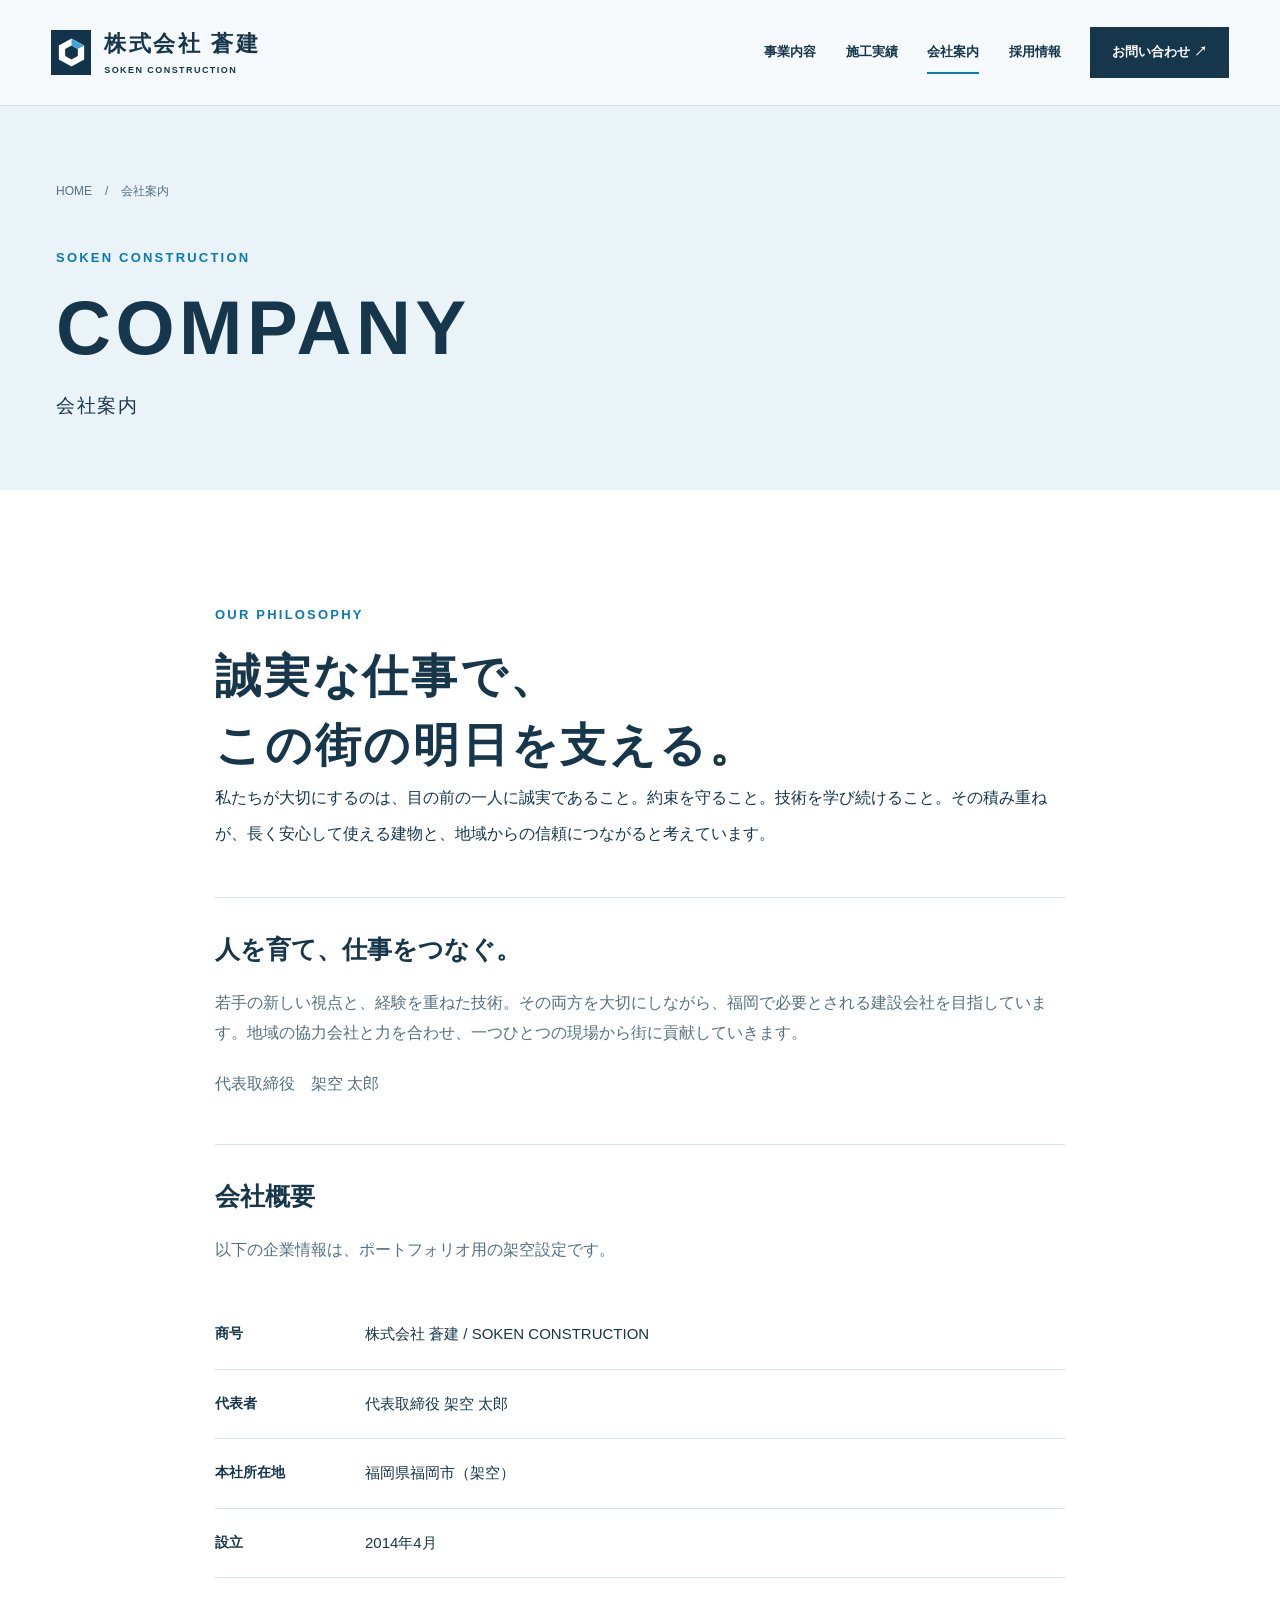
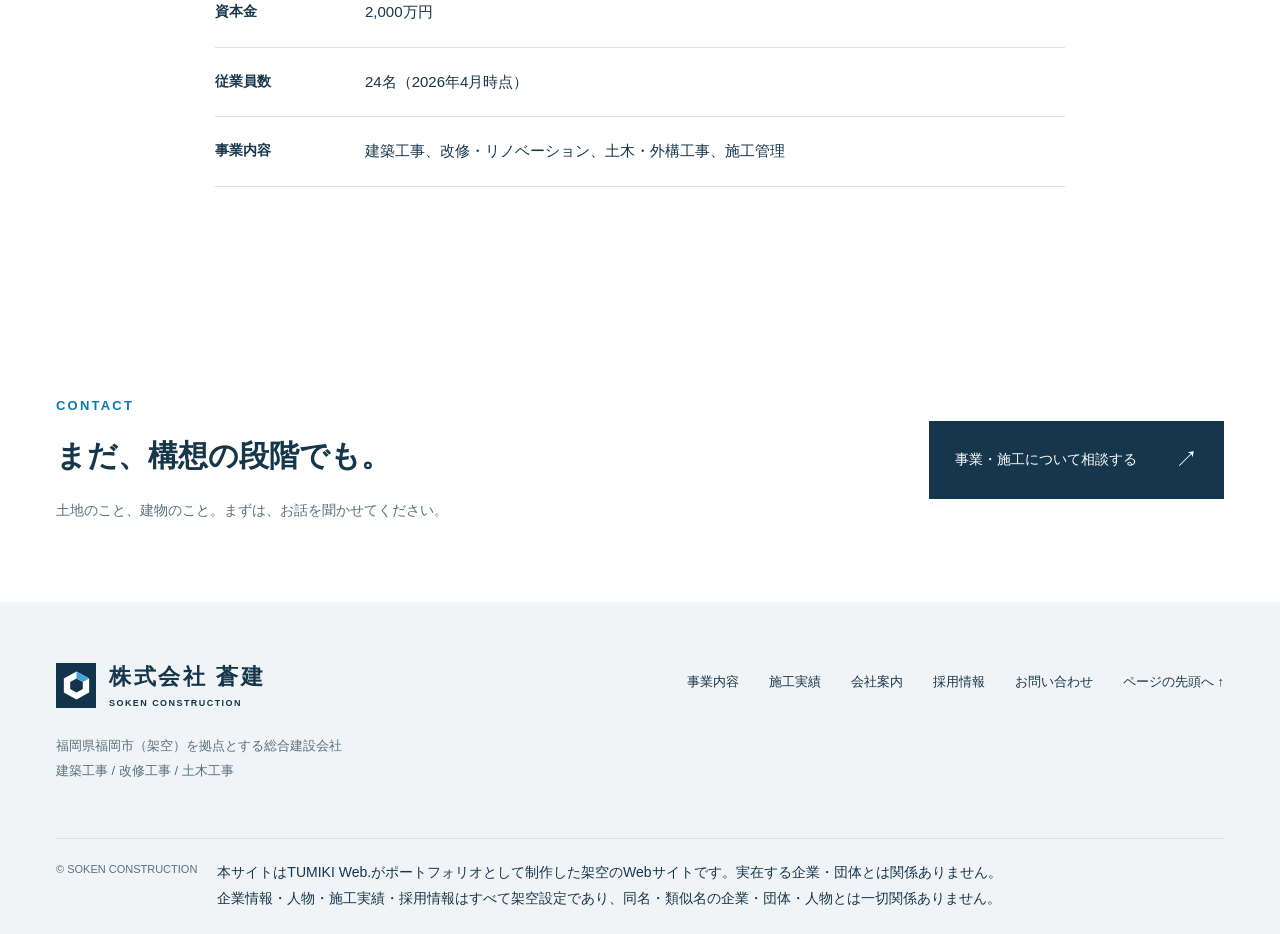
==== company.html @ e37c370c "Add files via upload" ====
<!doctype html>
<html lang="ja">
  <head>
    <meta charset="utf-8">
    <meta name="viewport" content="width=device-width, initial-scale=1">
    <title>会社案内｜株式会社 蒼建｜建設会社Webサイト制作事例｜TUMIKI Web.</title>
    <meta name="description" content="TUMIKI Web.がポートフォリオとして制作した架空企業のWebサイトです。実在する同名・類似名の企業・団体・人物とは一切関係ありません。福岡に根ざし、人と街の未来をつくる。">
    <meta name="theme-color" content="#16364b">
    <meta property="og:type" content="article">
    <meta property="og:locale" content="ja_JP">
    <meta property="og:site_name" content="TUMIKI Web.｜架空企業サイト制作事例">
    <meta property="og:title" content="会社案内｜株式会社 蒼建｜建設会社Webサイト制作事例｜TUMIKI Web.">
    <meta property="og:description" content="TUMIKI Web.がポートフォリオとして制作した架空企業のWebサイトです。実在する同名・類似名の企業・団体・人物とは一切関係ありません。福岡に根ざし、人と街の未来をつくる。">
    <!-- 公開URLと画像確定後にcanonical・og:url・og:imageを追加 -->
    <link rel="icon" type="image/svg+xml" href="assets/images/favicon.svg">
    <link rel="stylesheet" href="assets/css/style.css">
    <script src="assets/js/main.js" defer></script>
    <noscript>
      <style>.menu-toggle{display:none}.mobile-nav[hidden]{display:block;position:static;padding-top:100px}.hero{min-height:760px}</style>
    </noscript>
  </head>
  <body id="top">
    <a class="skip-link" href="#main">本文へスキップ</a>
    <header class="site-header">
      <a class="brand" href="index.html" aria-label="株式会社 蒼建 ホーム"><img src="assets/images/favicon.svg" alt="" width="40" height="45"><span class="brand-name">株式会社 蒼建<span class="brand-en">SOKEN CONSTRUCTION</span></span></a>
      <nav class="desktop-nav" aria-label="メインナビゲーション">
        <a href="service.html" >事業内容</a>
        <a href="works.html" >施工実績</a>
        <a href="company.html" aria-current="page">会社案内</a>
        <a href="recruit.html" >採用情報</a>
        <a class="nav-contact" href="contact.html">お問い合わせ <span aria-hidden="true">↗</span></a>
      </nav>
      <button class="menu-toggle" aria-label="メニューを開く" aria-expanded="false" aria-controls="mobile-nav"><span></span><span></span></button>
    </header>
    <nav class="mobile-nav" id="mobile-nav" aria-label="モバイルナビゲーション" hidden>
      <a href="index.html">HOME<small>ホーム</small></a>
      <a href="service.html" >SERVICE<small>事業内容</small></a>
      <a href="works.html" >WORKS<small>施工実績</small></a>
      <a href="company.html" aria-current="page">COMPANY<small>会社案内</small></a>
      <a href="recruit.html" >RECRUIT<small>採用情報</small></a>
      <a class="mobile-contact" href="contact.html">お問い合わせ <span class="arrow" aria-hidden="true">↗</span></a>
    </nav>
    <main id="main">
      <section class="page-hero">
        <div class="wrap">
          <nav class="breadcrumbs" aria-label="パンくず">
            <a href="index.html">HOME</a>
            <span aria-hidden="true">/</span>
            <span>会社案内</span>
          </nav>
          <p class="eyebrow">SOKEN CONSTRUCTION</p>
          <h1>COMPANY</h1>
          <p class="page-ja">会社案内</p>
        </div>
      </section>
      <section class="section">
        <div class="wrap page-body">
          <div id="philosophy">
            <p class="eyebrow">OUR PHILOSOPHY</p>
            <h2 class="section-title">誠実な仕事で、<br>この街の明日を支える。</h2>
            <p class="copy">私たちが大切にするのは、目の前の一人に誠実であること。約束を守ること。技術を学び続けること。その積み重ねが、長く安心して使える建物と、地域からの信頼につながると考えています。</p>
          </div>
          <article class="detail-block">
            <h2>人を育て、仕事をつなぐ。</h2>
            <p>若手の新しい視点と、経験を重ねた技術。その両方を大切にしながら、福岡で必要とされる建設会社を目指しています。地域の協力会社と力を合わせ、一つひとつの現場から街に貢献していきます。</p>
            <p style="margin-top:20px">代表取締役　架空 太郎</p>
          </article>
          <div class="detail-block">
            <h2>会社概要</h2>
            <p>以下の企業情報は、ポートフォリオ用の架空設定です。</p>
            <dl class="overview">
              <div>
                <dt>商号</dt>
                <dd>株式会社 蒼建 / SOKEN CONSTRUCTION</dd>
              </div>
              <div>
                <dt>代表者</dt>
                <dd>代表取締役 架空 太郎</dd>
              </div>
              <div>
                <dt>本社所在地</dt>
                <dd>福岡県福岡市（架空）</dd>
              </div>
              <div>
                <dt>設立</dt>
                <dd>2014年4月</dd>
              </div>
              <div>
                <dt>資本金</dt>
                <dd>2,000万円</dd>
              </div>
              <div>
                <dt>従業員数</dt>
                <dd>24名（2026年4月時点）</dd>
              </div>
              <div>
                <dt>事業内容</dt>
                <dd>建築工事、改修・リノベーション、土木・外構工事、施工管理</dd>
              </div>
            </dl>
          </div>
        </div>
      </section>
      <section class="contact-band">
        <div class="wrap contact-inner">
          <div>
            <p class="eyebrow">CONTACT</p>
            <h2>まだ、構想の段階でも。</h2>
            <p>土地のこと、建物のこと。まずは、お話を聞かせてください。</p>
          </div>
          <a class="button" href="contact.html">事業・施工について相談する<span class="arrow" aria-hidden="true">↗</span></a>
        </div>
      </section>
    </main>
    <footer class="site-footer">
      <div class="wrap">
        <div class="footer-top">
          <div>
            <a class="brand" href="index.html"><img src="assets/images/favicon.svg" alt="" width="40" height="45"><span class="brand-name">株式会社 蒼建<span class="brand-en">SOKEN CONSTRUCTION</span></span></a>
            <p class="footer-address">福岡県福岡市（架空）を拠点とする総合建設会社<br>建築工事 / 改修工事 / 土木工事</p>
          </div>
          <nav class="footer-nav" aria-label="フッターナビゲーション">
            <a href="service.html">事業内容</a>
            <a href="works.html">施工実績</a>
            <a href="company.html">会社案内</a>
            <a href="recruit.html">採用情報</a>
            <a href="contact.html">お問い合わせ</a>
            <a href="#top">ページの先頭へ ↑</a>
          </nav>
        </div>
        <div class="footer-bottom">
          <p>© SOKEN CONSTRUCTION</p>
          <p class="portfolio-note">本サイトはTUMIKI Web.がポートフォリオとして制作した架空のWebサイトです。実在する企業・団体とは関係ありません。<br>企業情報・人物・施工実績・採用情報はすべて架空設定であり、同名・類似名の企業・団体・人物とは一切関係ありません。</p>
        </div>
      </div>
    </footer>
  </body>
</html>
---- assets/css/style.css ----
@charset "UTF-8";
:root{--ink:#16364b;--blue:#087bb6;--sky:#eaf3f7;--paper:#fff;--muted:#567080;--line:#d7e2e8;--space:clamp(72px,9vw,144px);--wrap:1200px;--ease:cubic-bezier(.2,.7,.2,1)}
*{box-sizing:border-box}html{scroll-behavior:smooth;scroll-padding-top:100px}body{margin:0;color:var(--ink);background:var(--paper);font-family:"Helvetica Neue",Arial,"Hiragino Kaku Gothic ProN","Yu Gothic",Meiryo,sans-serif;line-height:1.9;-webkit-font-smoothing:antialiased}body.menu-open{overflow:hidden}a{color:inherit;text-decoration:none}img[hidden]{display:none}button,input,textarea,select{font:inherit}button,a{-webkit-tap-highlight-color:transparent}button{color:inherit}a:focus-visible,button:focus-visible,summary:focus-visible{outline:3px solid var(--blue);outline-offset:6px}::selection{background:#bbe4f5}h1,h2,h3,p{margin:0}img{display:block;width:100%;height:100%;object-fit:cover}button{cursor:pointer}ul{list-style:none;margin:0;padding:0}.wrap{width:min(var(--wrap),calc(100% - 112px));margin-inline:auto}.section{padding-block:var(--space)}.eyebrow{font-size:13px;font-weight:700;letter-spacing:.17em;line-height:1.5;color:var(--blue)}.eyebrow span{margin-right:20px;font-weight:400}.section-title{font-size:clamp(32px,3.6vw,52px);line-height:1.5;letter-spacing:.06em;margin-top:18px;font-weight:600}.copy{line-height:2.25;font-size:16px}.text-link{display:inline-flex;align-items:center;justify-content:space-between;gap:40px;padding:17px 0;border-bottom:1px solid var(--ink);font-size:14px;font-weight:700;min-width:215px}.arrow{font-weight:400;font-size:23px;transition:transform .3s}.text-link:hover .arrow,.button:hover .arrow{transform:translateX(5px)}.button{display:inline-flex;justify-content:space-between;align-items:center;gap:38px;padding:17px 26px;background:var(--ink);color:white;font-size:14px;min-height:60px}.skip-link{position:fixed;top:-100px;left:20px;z-index:100;background:white;padding:10px}.skip-link:focus{top:10px}
.site-header{position:absolute;z-index:30;top:0;width:100%;height:106px;display:flex;align-items:center;justify-content:space-between;padding:0 4vw;gap:28px;border-bottom:1px solid #16364b20;background:#fff8}.brand{display:flex;align-items:center;gap:13px;flex-shrink:0;line-height:1.4}.brand img{width:40px;height:45px}.brand-name{font-size:22px;font-weight:700;letter-spacing:.12em}.brand-en{display:block;font-size:9px;letter-spacing:.16em;margin-top:4px}.desktop-nav{display:flex;align-items:center;gap:clamp(18px,2.3vw,38px);font-size:13px;font-weight:700}.desktop-nav a{position:relative}.desktop-nav a:not(.nav-contact):after{content:"";position:absolute;bottom:-9px;left:0;width:0;height:2px;background:var(--blue);transition:width .25s}.desktop-nav a:hover:after,.desktop-nav a[aria-current]:after{width:100%}.nav-contact{background:var(--ink);color:white;padding:13px 22px}.menu-toggle{display:none;border:0;background:transparent;width:48px;height:48px;padding:10px}.menu-toggle span{display:block;width:27px;height:1px;background:var(--ink);margin:7px 0;transition:transform .2s}.menu-toggle[aria-expanded=true] span:first-child{transform:translateY(4px) rotate(45deg)}.menu-toggle[aria-expanded=true] span:last-child{transform:translateY(-4px) rotate(-45deg)}.mobile-nav{position:fixed;inset:80px 0 0;z-index:29;background:var(--sky);padding:35px 8%;overflow:auto}.mobile-nav[hidden]{display:none}.mobile-nav a{display:flex;align-items:center;justify-content:space-between;padding:15px 0;border-bottom:1px solid var(--line);font-size:23px}.mobile-nav small{font-size:13px}.mobile-nav .mobile-contact{margin-top:26px;background:var(--ink);color:white;padding:16px 22px;font-size:16px}
.hero{position:relative;min-height:760px;height:100svh;max-height:1200px;background:#e4eff5;isolation:isolate;overflow:hidden}.hero-bg{position:absolute;inset:0;z-index:-2;background:linear-gradient(115deg,#edf6fa 3%,#e5f1f7 38%,#adcede 100%)}.hero-bg img{object-position:66% 42%}.hero:after{content:"";position:absolute;inset:0;z-index:-1;background:linear-gradient(90deg,#edf5fbe8 0%,#eef6fa9c 38%,#e8f4fa00 72%)}.hero-grid{position:absolute;inset:106px 0 0;background:linear-gradient(90deg,transparent 49.9%,#fff5 50%,transparent 50.1%);pointer-events:none;z-index:-1}.hero-content{position:absolute;left:max(7vw,calc((100vw - 1200px)/2));top:50%;transform:translateY(-44%)}.hero-kicker{letter-spacing:.18em;font-size:13px;font-weight:600;display:flex;align-items:center;gap:13px;margin-bottom:29px}.hero-kicker:before{content:"";width:29px;height:2px;background:var(--blue)}.hero h1{font-size:clamp(66px,7.6vw,118px);letter-spacing:.04em;line-height:1.4;font-weight:600;margin-left:-.07em}.hero-en{font-size:clamp(16px,1.7vw,23px);letter-spacing:.22em;margin:18px 0 32px}.hero-lead{font-size:15px;line-height:2.1;letter-spacing:.07em}.hero .text-link{margin-top:24px}.hero-bottom{position:absolute;bottom:30px;left:4vw;right:4vw;display:flex;justify-content:space-between;align-items:flex-end}.hero-scroll{font-size:11px;letter-spacing:.15em;display:flex;gap:16px;align-items:center}.hero-scroll:before{content:"";width:1px;height:45px;background:var(--ink)}.hero-location{font-size:11px;letter-spacing:.16em}.hero-index{font-size:12px;letter-spacing:.12em}.hero-index span{display:inline-block;width:76px;height:1px;background:#16364b55;vertical-align:middle;margin:0 14px}.intro{display:grid;grid-template-columns:1fr 1.05fr;gap:10%;align-items:start}.intro .section-title{font-size:clamp(30px,3.2vw,47px)}.intro-body{padding-top:35px}.intro-body .text-link{margin-top:23px}.intro-sign{font-size:12px;letter-spacing:.15em;color:var(--muted);margin-top:38px}.section-head{display:flex;justify-content:space-between;align-items:flex-end;margin-bottom:48px;gap:28px}.media{position:relative;overflow:hidden;background:linear-gradient(135deg,#dce8e9,#bed2dc);aspect-ratio:4/3}.media img{transition:transform .8s var(--ease)}a:hover .media img{transform:scale(1.035)}.media:before{content:attr(data-label);position:absolute;inset:auto 24px 21px;color:#456777;font-size:11px;letter-spacing:.2em;z-index:0}.media img{position:relative}.media img[hidden]{display:none}.service{background:#f3f6f7}.service-layout{display:grid;grid-template-columns: .95fr 1.05fr;gap:7%;align-items:center}.service-visual{aspect-ratio:4/5;background:linear-gradient(140deg,#c9dae2,#e3eced 55%,#adc4cb)}.service-visual:after{content:"SOKEN / OUR BUSINESS";position:absolute;left:25px;top:25px;letter-spacing:.2em;font-size:11px;color:#395c70}.service-list a{display:grid;grid-template-columns:40px 1fr 24px;gap:12px;padding:27px 0;border-top:1px solid #c9d6de}.service-list a:last-child{border-bottom:1px solid #c9d6de}.item-no{font-size:12px;color:var(--blue);padding-top:8px}.service-list h3{font-size:23px;letter-spacing:.05em;font-weight:600}.service-list p{font-size:14px;line-height:1.9;color:var(--muted);margin-top:8px}.service-list .arrow{align-self:center}.section-note{font-size:14px;color:var(--muted);margin-top:25px}.strength-top{display:grid;grid-template-columns:1fr 1fr;gap:9%;align-items:end;margin-bottom:56px}.strength-items{display:grid;grid-template-columns:repeat(3,1fr);gap:44px}.strength-item{border-top:1px solid var(--line);padding-top:27px}.strength-number{font-size:55px;line-height:1.2;font-weight:300;color:#93b6c8;letter-spacing:-.04em}.strength-item h3{font-size:22px;margin:25px 0 18px}.strength-item p{font-size:14px;line-height:2.05;color:var(--muted)}.works{background:var(--sky)}.works-grid{display:grid;grid-template-columns:1.15fr .85fr;gap:50px}.work:nth-child(2){margin-top:100px}.work .media{aspect-ratio:4/3}.work:nth-child(2) .media{aspect-ratio:1/1;background:linear-gradient(145deg,#d5dad4,#b4c8c4)}.work-meta{display:flex;gap:18px;align-items:center;font-size:12px;letter-spacing:.04em;margin:21px 0 10px;color:var(--muted)}.work-meta span:first-child{border:1px solid #b7ccd8;padding:2px 11px}.work h3{font-size:21px;font-weight:600;display:flex;justify-content:space-between;gap:10px}.works-more{display:flex;justify-content:flex-end;margin-top:38px}.philosophy{text-align:center;padding:100px 24px 110px;position:relative;overflow:hidden;background:var(--ink);color:white}.philosophy .eyebrow{color:#a7d6ed}.philosophy h2{font-size:clamp(30px,4.4vw,61px);letter-spacing:.12em;line-height:1.7;margin:29px 0}.philosophy p:not(.eyebrow){font-size:15px;line-height:2.2;color:#d2e1e9}.philosophy .text-link{border-color:#b0c6d2;margin-top:25px}.recruit{display:grid;grid-template-columns:1.05fr .95fr;align-items:stretch}.recruit-photo{aspect-ratio:auto;min-height:540px;background:linear-gradient(125deg,#bfd2db,#e5ecee)}.recruit-copy{padding:70px clamp(30px,5vw,90px);background:#f4f7f8}.recruit-copy .section-title{font-size:clamp(29px,3vw,42px);margin-bottom:24px}.recruit-copy .copy{font-size:15px}.recruit-copy .text-link{margin-top:22px}.contact-band{padding:78px 0}.contact-inner{display:flex;justify-content:space-between;align-items:center;gap:32px}.contact-inner h2{font-size:30px;font-weight:600;margin:12px 0 13px}.contact-inner p:last-child{font-size:14px;color:var(--muted)}.contact-inner .button{min-width:275px}.site-footer{background:#f0f4f6;padding:60px 0 22px}.footer-top{display:flex;justify-content:space-between;gap:35px;align-items:flex-start}.footer-address{font-size:13px;color:var(--muted);margin-top:25px}.footer-nav{display:flex;flex-wrap:wrap;gap:16px 30px;font-size:13px;padding-top:8px}.footer-bottom{margin-top:54px;padding-top:20px;border-top:1px solid var(--line);display:flex;justify-content:space-between;gap:20px;font-size:11px;color:var(--muted);align-items:center}.portfolio-note{font-size:11px}.page-hero{padding:180px 0 65px;background:var(--sky)}.breadcrumbs{font-size:12px;display:flex;gap:13px;color:var(--muted);margin-bottom:45px}.page-hero h1{font-size:clamp(43px,6vw,76px);line-height:1.2;letter-spacing:.06em;margin:15px 0}.page-hero .page-ja{font-size:19px;letter-spacing:.08em}.page-body{max-width:850px}.page-body>.copy{margin-top:25px}.detail-block{margin-top:45px;padding-top:28px;border-top:1px solid var(--line)}.detail-block h2{font-size:25px;margin-bottom:14px}.detail-block p{color:var(--muted)}.overview{margin-top:35px}.overview div{display:grid;grid-template-columns:150px 1fr;padding:20px 0;border-bottom:1px solid var(--line)}.overview dt{font-size:14px;font-weight:700}.overview dd{margin:0;font-size:15px}.notice{border-left:3px solid var(--blue);padding:20px 25px;background:var(--sky);margin-top:35px}.notice p{font-size:14px}.contact-options{margin-top:35px}.contact-options details{border-top:1px solid var(--line);padding:20px 0}.contact-options details:last-child{border-bottom:1px solid var(--line)}.contact-options summary{cursor:pointer;font-weight:600}.contact-options details p{font-size:14px;margin-top:15px;color:var(--muted)}
@media(min-width:1600px){.hero-content{left:calc((100% - 1320px)/2)}}
@media(max-width:1050px){.desktop-nav{gap:18px}.site-header{padding-inline:28px}.desktop-nav a{font-size:12px}.brand-name{font-size:20px}.wrap{width:calc(100% - 72px)}.hero h1{font-size:8.5vw}.strength-items{gap:25px}.recruit-copy{padding:50px 35px}.footer-nav{max-width:380px}}
@media(max-width:800px){.site-header{height:80px;padding:0 24px}.desktop-nav{display:none}.menu-toggle{display:block}.site-header:has(.menu-toggle[aria-expanded=true]){position:fixed;background:white}.brand img{width:33px;height:37px}.brand-name{font-size:20px}.brand-en{font-size:8px}.wrap{width:calc(100% - 48px)}.hero{min-height:690px;max-height:960px}.hero-content{left:7%;top:45%;transform:translateY(-34%)}.hero h1{font-size:clamp(45px,10vw,76px);line-height:1.55}.hero-bg img{object-position:65% 35%}.hero:after{background:linear-gradient(90deg,#edf5fbd9,#edf5fb50 70%),linear-gradient(0deg,#edf5fbc4,transparent 60%)}.hero-en{font-size:17px}.hero-grid{top:80px}.hero-bottom{left:24px;right:24px;bottom:24px}.hero-location{display:none}.intro{grid-template-columns:1fr;gap:30px}.intro-body{padding-top:0;max-width:580px}.intro-sign{margin-top:25px}.service-layout{grid-template-columns:.8fr 1.2fr;gap:30px}.service-visual{aspect-ratio:3/5}.service-list a{grid-template-columns:25px 1fr 20px;padding-block:23px;gap:8px}.service-list h3{font-size:19px}.strength-top{grid-template-columns:1fr;gap:24px}.strength-items{gap:24px}.strength-item h3{font-size:18px}.works-grid{gap:25px}.work h3{font-size:18px}.work-meta{flex-wrap:wrap;gap:8px}.recruit{grid-template-columns:1fr 1fr}.recruit-photo{min-height:520px}.recruit-copy{padding:45px 26px}.contact-inner{align-items:flex-start;flex-direction:column}.contact-inner .button{min-width:260px}.footer-top{flex-direction:column}.footer-nav{max-width:none}.footer-bottom{align-items:flex-start;flex-direction:column;gap:8px}.page-hero{padding-top:130px}}
@media(max-width:560px){:root{--space:76px}.hero{height:100svh;min-height:680px;max-height:920px}.hero-content{left:24px;right:20px;top:auto;bottom:110px;transform:none}.hero h1{font-size:clamp(32px,9.8vw,56px);letter-spacing:.01em;white-space:nowrap}.hero-kicker{font-size:11px;margin-bottom:20px;letter-spacing:.1em}.hero-en{font-size:14px;letter-spacing:.18em;margin:15px 0 23px}.hero-lead{font-size:13px;letter-spacing:.025em}.hero .text-link{margin-top:17px;font-size:13px;min-width:200px}.hero:after{background:linear-gradient(0deg,#edf5fb 0%,#edf5fbe6 26%,#edf5fb70 60%,#edf5fb15 100%)}.hero-bg img{object-position:64% 24%}.hero-scroll{font-size:10px}.hero-scroll:before{height:30px}.hero-index{font-size:10px}.hero-index span{width:35px;margin:0 9px}.section-title{font-size:31px}.intro .section-title{font-size:30px}.copy{font-size:15px;line-height:2.2}.section-head{align-items:flex-start;flex-direction:column;gap:20px;margin-bottom:30px}.section-head>.text-link{display:none}.service-layout{display:flex;flex-direction:column;gap:26px;align-items:stretch}.service-visual{aspect-ratio:5/4}.service-list a{padding-block:24px;grid-template-columns:28px 1fr 20px}.service-list h3{font-size:21px}.section-note{font-size:13px}.strength-top{margin-bottom:35px}.strength-items{grid-template-columns:1fr;gap:25px}.strength-item{display:grid;grid-template-columns:50px 1fr;gap:5px 18px;padding-top:24px}.strength-number{font-size:36px;grid-row:1/3}.strength-item h3{font-size:21px;margin:0 0 8px}.strength-item p{grid-column:2}.works-grid{grid-template-columns:1fr;gap:39px}.work:nth-child(2){margin:0 0 0 36px}.work:nth-child(2) .media{aspect-ratio:4/3}.work h3{font-size:18px}.work-meta{margin-top:15px;font-size:11px}.works-more{margin-top:25px}.philosophy{padding:72px 24px}.philosophy h2{font-size:28px;letter-spacing:.06em}.philosophy p:not(.eyebrow){font-size:14px}.recruit{display:flex;flex-direction:column}.recruit-photo{min-height:0;aspect-ratio:5/4}.recruit-copy{padding:45px 24px 55px}.recruit-copy .section-title{font-size:30px}.contact-band{padding-block:60px}.contact-inner h2{font-size:25px}.contact-inner .button{width:100%}.site-footer{padding-top:45px}.footer-nav{display:grid;grid-template-columns:1fr 1fr;width:100%;gap:15px 20px}.footer-bottom{margin-top:35px}.page-hero h1{font-size:44px}.page-body .section-title{font-size:28px}.overview div{grid-template-columns:1fr;gap:6px}.notice{padding:18px}.breadcrumbs{margin-bottom:32px}}
@media(prefers-reduced-motion:reduce){html{scroll-behavior:auto}*,*:before,*:after{transition:none!important;animation:none!important}}
/* Supplied hero photograph: preserve the clear right-hand portrait. */
.hero-bg picture{display:block;width:100%;height:100%}
.hero-bg img{object-fit:cover;object-position:70% 0%}
.hero:after{background:linear-gradient(90deg,rgba(239,247,251,.82) 0%,rgba(239,247,251,.66) 28%,rgba(239,247,251,.22) 48%,transparent 62%)}
.hero-grid{background:none}
.hero-index{color:white;text-shadow:0 1px 5px #16364b80}
.hero-index span{background:#ffffff90}
@media(min-width:801px){
  body:has(.hero) .site-header{background:rgba(255,255,255,.78)}
  .hero{min-height:640px;max-height:none}
  .hero h1{font-size:clamp(58px,6vw,100px)}
  .hero-content{left:7vw}
  .hero-location{padding:3px 8px;background:#edf5fbcc}
}
@media(max-width:800px){
  .hero-bg img{object-position:72% top}
  .hero:after{background:linear-gradient(90deg,#edf5fbdd, #edf5fb88 40%,transparent 80%),linear-gradient(0deg,#edf5fbcc,transparent 65%)}
}
@media(max-width:560px){
  .hero{height:100svh;min-height:800px;max-height:none}
  .hero-bg img{object-position:85% bottom}
  .hero-content{top:clamp(112px,14svh,132px);bottom:auto}
  .hero-kicker{margin-bottom:10px}
  .hero-en{margin:10px 0 12px}
  .hero .text-link{margin-top:6px;padding-block:8px}
  .hero:after{background:linear-gradient(125deg,rgba(239,247,251,.56),rgba(239,247,251,.18) 35%,transparent 55%)}
  .hero-bottom{bottom:calc(32px + env(safe-area-inset-bottom,0px));gap:20px;align-items:center}
  .hero-scroll,.hero-index{font-size:11px;line-height:1.7;letter-spacing:.08em;color:white;text-shadow:0 1px 3px #071f32,0 0 5px #071f32}
  .hero-scroll{flex:0 0 112px;gap:10px}
  .hero-scroll:before{flex:none;height:34px;background:white;box-shadow:0 1px 3px #071f32}
  .hero-index{flex:0 0 130px;text-align:right}
  .hero-index span{width:22px;margin:0 0 0 9px}
  .hero-index span{background:#ffffff90}
}



/* Portfolio disclosure and contact demo; existing hero styles are untouched. */
.site-footer .footer-bottom{flex-wrap:wrap;align-items:flex-start}
.site-footer .portfolio-note{flex:1 1 580px;font-size:14px;line-height:1.9;color:var(--ink)}
.demo-phone{display:inline-block;font-size:clamp(26px,5vw,40px);font-weight:600;letter-spacing:.05em;border-bottom:1px solid var(--ink);margin-top:8px}
.demo-form{margin-top:32px}
.demo-form fieldset{border:0;margin:0;padding:0;min-width:0}
.demo-form legend{font-size:16px;font-weight:600;padding:0;margin-bottom:24px}
.demo-form legend span{display:block;font-size:13px;font-weight:400;color:var(--muted)}
.form-row{display:grid;grid-template-columns:1fr 1fr;gap:24px}
.form-field{margin-bottom:24px}
.form-field label{display:block;font-size:14px;font-weight:600;margin-bottom:8px}
.form-field label span{color:var(--blue)}
.form-field label small{font-weight:400;margin-left:8px}
.form-field input,.form-field select,.form-field textarea{display:block;width:100%;min-width:0;border:1px solid #9db0bc;border-radius:0;background:white;color:var(--ink);padding:13px 15px;font-size:16px;line-height:1.7}
.form-field textarea{resize:vertical}
.form-field input:focus-visible,.form-field select:focus-visible,.form-field textarea:focus-visible,.demo-consent input:focus-visible{outline:2px solid var(--blue);outline-offset:3px}
.demo-consent{display:flex;align-items:flex-start;gap:12px;font-size:14px;margin:8px 0 30px;cursor:pointer}
.demo-consent input{flex:none;width:20px;height:20px;margin:4px 0 0;accent-color:var(--blue)}
.demo-form .button{border:0}
.demo-form [role=status]{font-size:15px}
@media(max-width:560px){.form-row{grid-template-columns:1fr;gap:0}.demo-form .button{width:100%}.site-footer .portfolio-note{flex-basis:auto}}

/* TOP supplied photographs: retain the existing image frame geometry. */
.media--photo img{position:absolute;inset:0;object-fit:cover;object-position:center}
.media--photo:before,.service-visual.media--photo:after{display:none}
.recruit-photo.media--photo img{object-position:center 70%}
@media(max-width:560px){
  .service-visual.media--photo img{object-position:center 40%}
  .work .media--photo img[src$="works-bakery.webp"]{object-position:center 65%}
  .recruit-photo.media--photo img{object-position:center 66%}
}

/* TOP desktop finishing adjustments only. */
@media(min-width:801px){
  body:has(.hero) .strength-top{grid-template-columns:1.5fr 1fr;gap:6%}
  body:has(.hero) .strength-top .section-title{white-space:nowrap}
  body:has(.hero) #about{padding-block:calc(var(--space) * .85)}
  body:has(.hero) .strength{padding-top:calc(var(--space) * .85)}
  body:has(.hero) .section:has(> .recruit){padding-bottom:calc(var(--space) * .65)}
  body:has(.hero) .contact-band{padding-top:60px}
  body:has(.hero) .contact-inner .button{min-width:310px;min-height:68px;padding:20px 30px;transition:background-color .25s}
  body:has(.hero) .contact-inner .button:hover{background-color:#24516b}
}

/* TOP mobile: keep the final Japanese word intact and tune only section boundaries. */
@media(max-width:800px){
  body:has(.hero) .strength-quality{white-space:nowrap}
  body:has(.hero) #about{padding-bottom:calc(var(--space) - 16px)}
  body:has(.hero) .strength{padding-bottom:calc(var(--space) - 16px)}
  body:has(.hero) .section:has(> .recruit){padding-top:calc(var(--space) - 16px);padding-bottom:calc(var(--space) - 20px)}
  body:has(.hero) .contact-band{padding-top:48px}
}
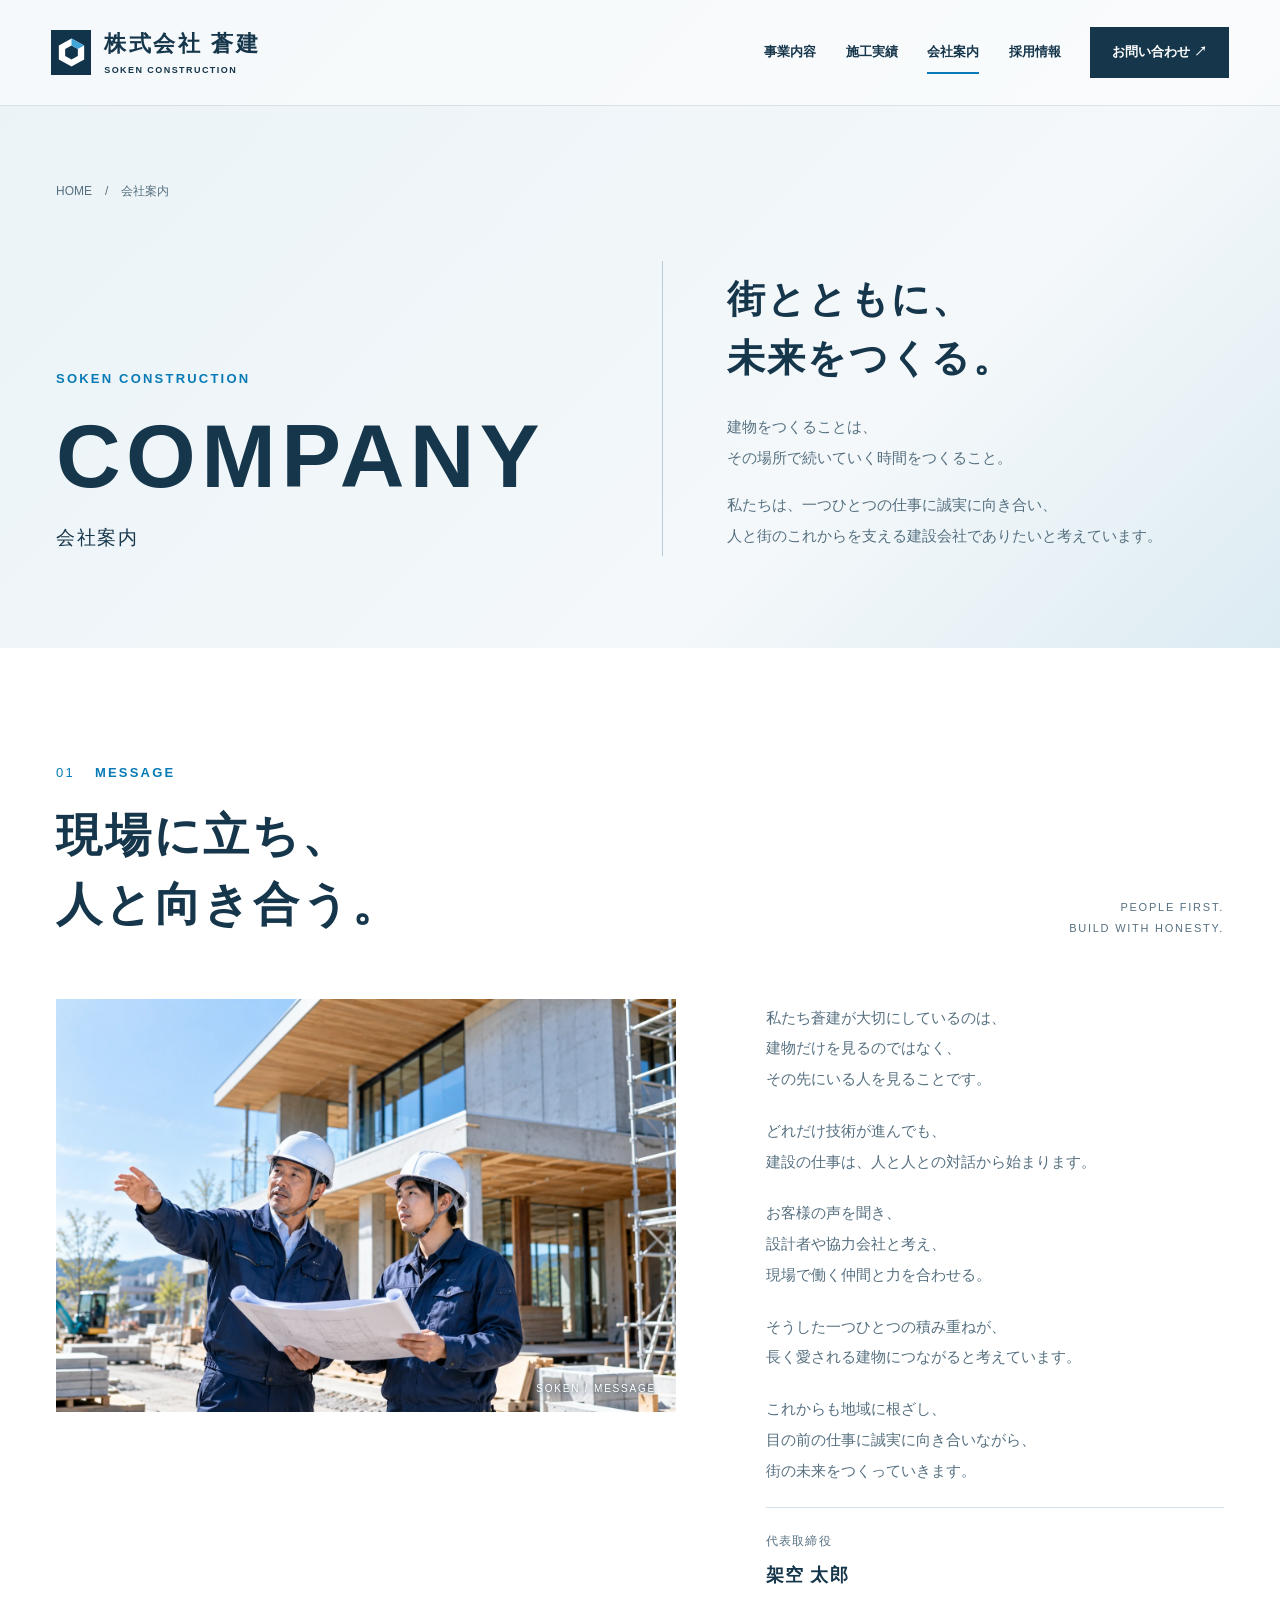
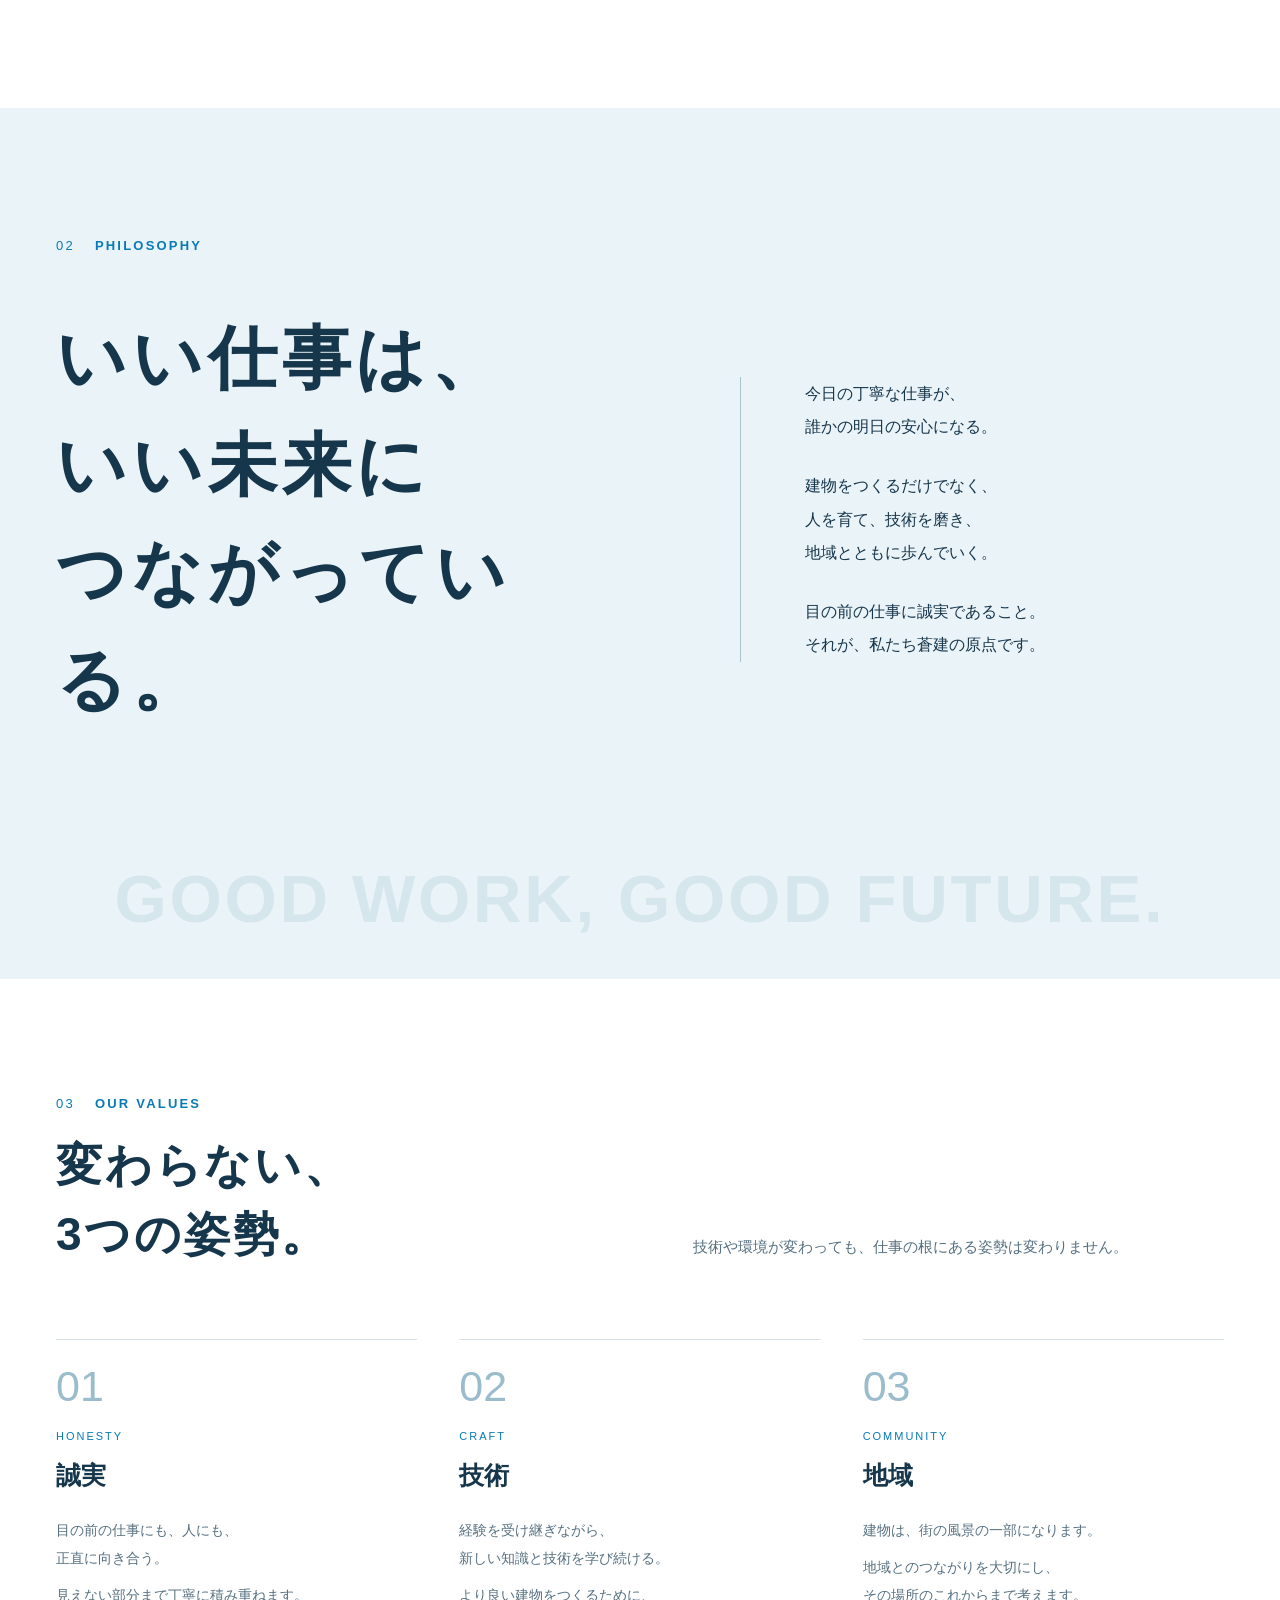
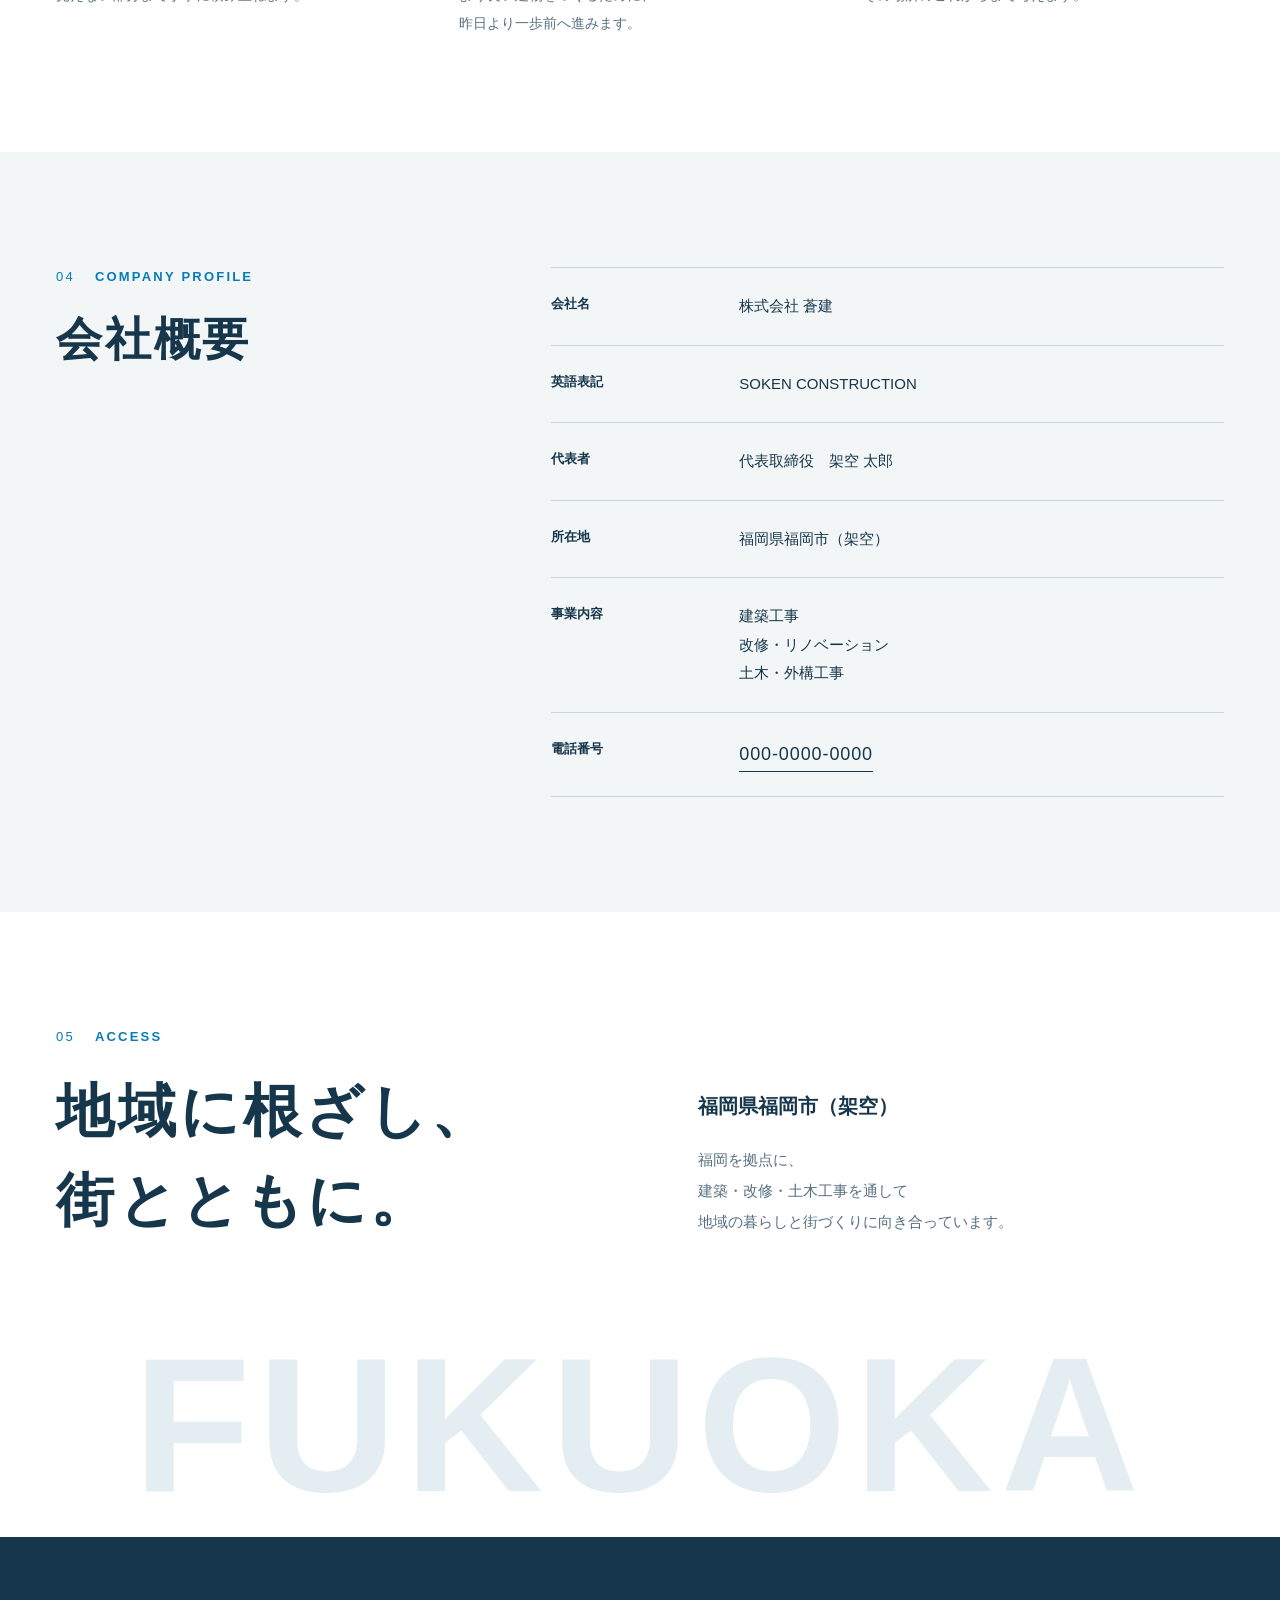
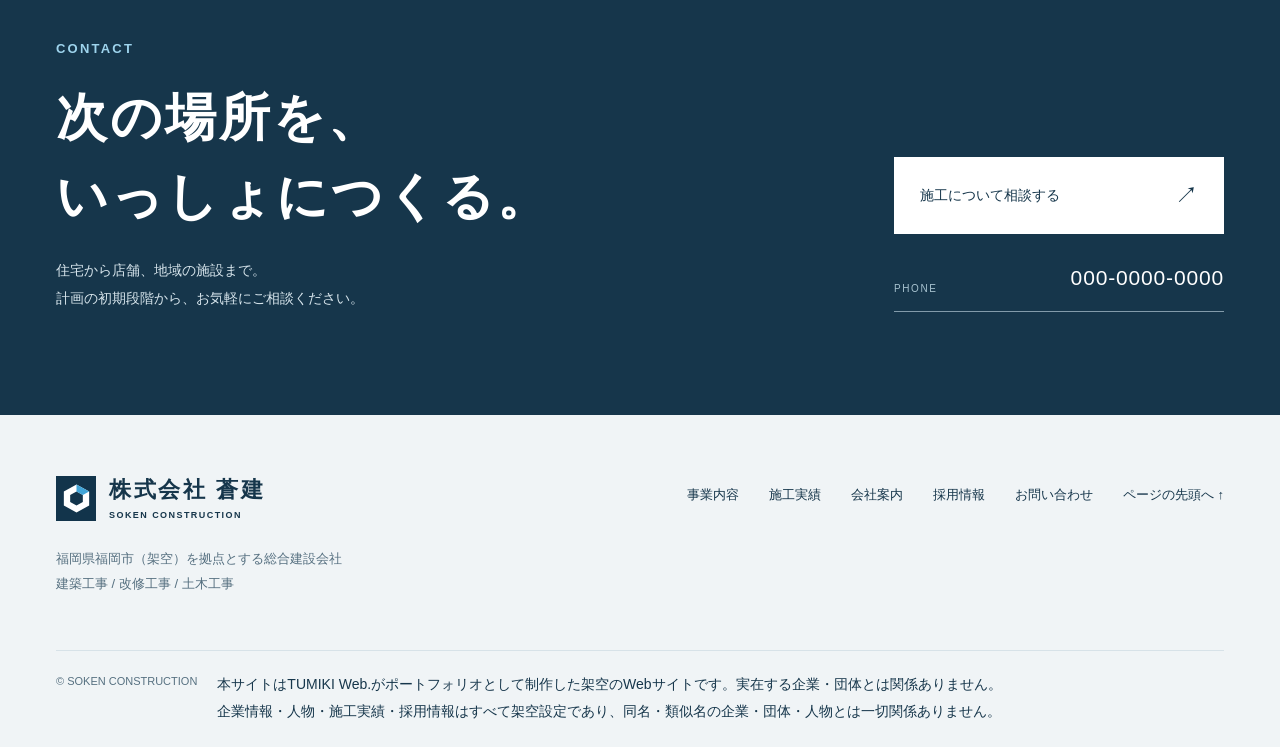
==== commit 41823c99: "Add files via upload" ====
--- a/company.html
+++ b/company.html
@@ -4,13 +4,13 @@
     <meta charset="utf-8">
     <meta name="viewport" content="width=device-width, initial-scale=1">
     <title>会社案内｜株式会社 蒼建｜建設会社Webサイト制作事例｜TUMIKI Web.</title>
-    <meta name="description" content="TUMIKI Web.がポートフォリオとして制作した架空企業のWebサイトです。実在する同名・類似名の企業・団体・人物とは一切関係ありません。福岡に根ざし、人と街の未来をつくる。">
+    <meta name="description" content="TUMIKI Web.がポートフォリオとして制作した架空企業のWebサイトです。実在する同名・類似名の企業・団体・人物とは一切関係ありません。一つひとつの仕事に誠実に向き合い、人と街のこれからを支える株式会社 蒼建の理念と会社案内。">
     <meta name="theme-color" content="#16364b">
     <meta property="og:type" content="article">
     <meta property="og:locale" content="ja_JP">
     <meta property="og:site_name" content="TUMIKI Web.｜架空企業サイト制作事例">
     <meta property="og:title" content="会社案内｜株式会社 蒼建｜建設会社Webサイト制作事例｜TUMIKI Web.">
-    <meta property="og:description" content="TUMIKI Web.がポートフォリオとして制作した架空企業のWebサイトです。実在する同名・類似名の企業・団体・人物とは一切関係ありません。福岡に根ざし、人と街の未来をつくる。">
+    <meta property="og:description" content="TUMIKI Web.がポートフォリオとして制作した架空企業のWebサイトです。実在する同名・類似名の企業・団体・人物とは一切関係ありません。一つひとつの仕事に誠実に向き合い、人と街のこれからを支える株式会社 蒼建の理念と会社案内。">
     <!-- 公開URLと画像確定後にcanonical・og:url・og:imageを追加 -->
     <link rel="icon" type="image/svg+xml" href="assets/images/favicon.svg">
     <link rel="stylesheet" href="assets/css/style.css">
@@ -41,74 +41,151 @@
       <a class="mobile-contact" href="contact.html">お問い合わせ <span class="arrow" aria-hidden="true">↗</span></a>
     </nav>
     <main id="main">
-      <section class="page-hero">
+      <section class="page-hero service-page-hero company-page-hero">
         <div class="wrap">
           <nav class="breadcrumbs" aria-label="パンくず">
             <a href="index.html">HOME</a>
             <span aria-hidden="true">/</span>
             <span>会社案内</span>
           </nav>
-          <p class="eyebrow">SOKEN CONSTRUCTION</p>
-          <h1>COMPANY</h1>
-          <p class="page-ja">会社案内</p>
-        </div>
-      </section>
-      <section class="section">
-        <div class="wrap page-body">
-          <div id="philosophy">
-            <p class="eyebrow">OUR PHILOSOPHY</p>
-            <h2 class="section-title">誠実な仕事で、<br>この街の明日を支える。</h2>
-            <p class="copy">私たちが大切にするのは、目の前の一人に誠実であること。約束を守ること。技術を学び続けること。その積み重ねが、長く安心して使える建物と、地域からの信頼につながると考えています。</p>
-          </div>
-          <article class="detail-block">
-            <h2>人を育て、仕事をつなぐ。</h2>
-            <p>若手の新しい視点と、経験を重ねた技術。その両方を大切にしながら、福岡で必要とされる建設会社を目指しています。地域の協力会社と力を合わせ、一つひとつの現場から街に貢献していきます。</p>
-            <p style="margin-top:20px">代表取締役　架空 太郎</p>
-          </article>
-          <div class="detail-block">
-            <h2>会社概要</h2>
-            <p>以下の企業情報は、ポートフォリオ用の架空設定です。</p>
-            <dl class="overview">
-              <div>
-                <dt>商号</dt>
-                <dd>株式会社 蒼建 / SOKEN CONSTRUCTION</dd>
-              </div>
-              <div>
-                <dt>代表者</dt>
-                <dd>代表取締役 架空 太郎</dd>
-              </div>
-              <div>
-                <dt>本社所在地</dt>
-                <dd>福岡県福岡市（架空）</dd>
-              </div>
-              <div>
-                <dt>設立</dt>
-                <dd>2014年4月</dd>
-              </div>
-              <div>
-                <dt>資本金</dt>
-                <dd>2,000万円</dd>
-              </div>
-              <div>
-                <dt>従業員数</dt>
-                <dd>24名（2026年4月時点）</dd>
-              </div>
-              <div>
-                <dt>事業内容</dt>
-                <dd>建築工事、改修・リノベーション、土木・外構工事、施工管理</dd>
-              </div>
-            </dl>
-          </div>
-        </div>
-      </section>
-      <section class="contact-band">
-        <div class="wrap contact-inner">
+          <div class="service-hero-layout">
+            <div>
+              <p class="eyebrow">SOKEN CONSTRUCTION</p>
+              <h1>COMPANY</h1>
+              <p class="page-ja">会社案内</p>
+            </div>
+            <div class="service-hero-copy company-hero-copy">
+              <p class="service-hero-title"><span class="service-line">街とともに、</span><br>未来をつくる。</p>
+              <p>建物をつくることは、<br>その場所で続いていく時間をつくること。</p>
+              <p>私たちは、一つひとつの仕事に誠実に向き合い、<br>人と街のこれからを支える建設会社でありたいと考えています。</p>
+            </div>
+          </div>
+        </div>
+      </section>
+      <section class="section company-message">
+        <div class="wrap">
+          <div class="company-section-head">
+            <div>
+              <p class="eyebrow"><span>01</span>MESSAGE</p>
+              <h2 class="section-title">現場に立ち、<br>人と向き合う。</h2>
+            </div>
+            <p class="company-section-note">PEOPLE FIRST.<br>BUILD WITH HONESTY.</p>
+          </div>
+          <div class="company-message-layout">
+            <figure class="company-message-image"><img src="assets/images/company-message.webp" alt="建築現場で図面を確認しながら対話する代表者と若手社員" width="1536" height="1024" loading="lazy" decoding="async"></figure>
+            <div class="company-message-text">
+              <p>私たち蒼建が大切にしているのは、<br>建物だけを見るのではなく、<br>その先にいる人を見ることです。</p>
+              <p>どれだけ技術が進んでも、<br>建設の仕事は、人と人との対話から始まります。</p>
+              <p>お客様の声を聞き、<br>設計者や協力会社と考え、<br>現場で働く仲間と力を合わせる。</p>
+              <p>そうした一つひとつの積み重ねが、<br>長く愛される建物につながると考えています。</p>
+              <p>これからも地域に根ざし、<br>目の前の仕事に誠実に向き合いながら、<br>街の未来をつくっていきます。</p>
+              <p class="company-signature"><span>代表取締役</span>架空 太郎</p>
+            </div>
+          </div>
+        </div>
+      </section>
+      <section class="company-philosophy" id="philosophy">
+        <div class="wrap">
+          <p class="eyebrow"><span>02</span>PHILOSOPHY</p>
+          <div class="company-philosophy-layout">
+            <h2>いい仕事は、<br>いい未来に<br>つながっている。</h2>
+            <div class="company-philosophy-copy">
+              <p>今日の丁寧な仕事が、<br>誰かの明日の安心になる。</p>
+              <p>建物をつくるだけでなく、<br>人を育て、技術を磨き、<br>地域とともに歩んでいく。</p>
+              <p>目の前の仕事に誠実であること。<br>それが、私たち蒼建の原点です。</p>
+            </div>
+          </div>
+          <p class="company-philosophy-word" aria-hidden="true">GOOD WORK, GOOD FUTURE.</p>
+        </div>
+      </section>
+      <section class="section company-values">
+        <div class="wrap">
+          <div class="company-section-lead">
+            <div>
+              <p class="eyebrow"><span>03</span>OUR VALUES</p>
+              <h2 class="section-title">変わらない、<br>3つの姿勢。</h2>
+            </div>
+            <p>技術や環境が変わっても、仕事の根にある姿勢は変わりません。</p>
+          </div>
+          <div class="company-values-list">
+            <article>
+              <span>01</span>
+              <p class="company-value-en">HONESTY</p>
+              <h3>誠実</h3>
+              <p>目の前の仕事にも、人にも、<br>正直に向き合う。</p>
+              <p>見えない部分まで丁寧に積み重ねます。</p>
+            </article>
+            <article>
+              <span>02</span>
+              <p class="company-value-en">CRAFT</p>
+              <h3>技術</h3>
+              <p>経験を受け継ぎながら、<br>新しい知識と技術を学び続ける。</p>
+              <p>より良い建物をつくるために、<br>昨日より一歩前へ進みます。</p>
+            </article>
+            <article>
+              <span>03</span>
+              <p class="company-value-en">COMMUNITY</p>
+              <h3>地域</h3>
+              <p>建物は、街の風景の一部になります。</p>
+              <p>地域とのつながりを大切にし、<br>その場所のこれからまで考えます。</p>
+            </article>
+          </div>
+        </div>
+      </section>
+      <section class="section company-profile">
+        <div class="wrap company-profile-layout">
+          <div>
+            <p class="eyebrow"><span>04</span>COMPANY PROFILE</p>
+            <h2 class="section-title">会社概要</h2>
+          </div>
+          <dl class="company-profile-list">
+            <div>
+              <dt>会社名</dt>
+              <dd>株式会社 蒼建</dd>
+            </div>
+            <div>
+              <dt>英語表記</dt>
+              <dd>SOKEN CONSTRUCTION</dd>
+            </div>
+            <div>
+              <dt>代表者</dt>
+              <dd>代表取締役　架空 太郎</dd>
+            </div>
+            <div>
+              <dt>所在地</dt>
+              <dd>福岡県福岡市（架空）</dd>
+            </div>
+            <div>
+              <dt>事業内容</dt>
+              <dd><span>建築工事</span><span>改修・リノベーション</span><span>土木・外構工事</span></dd>
+            </div>
+            <div>
+              <dt>電話番号</dt>
+              <dd><a href="tel:00000000000">000-0000-0000</a></dd>
+            </div>
+          </dl>
+        </div>
+      </section>
+      <section class="company-access">
+        <div class="wrap">
+          <div class="company-access-head">
+            <div>
+              <p class="eyebrow"><span>05</span>ACCESS</p>
+              <h2>地域に根ざし、<br>街とともに。</h2>
+            </div>
+            <address><strong>福岡県福岡市（架空）</strong><p>福岡を拠点に、<br>建築・改修・土木工事を通して<br>地域の暮らしと街づくりに向き合っています。</p></address>
+          </div>
+          <p class="company-access-word" aria-hidden="true">FUKUOKA</p>
+        </div>
+      </section>
+      <section class="service-contact company-contact">
+        <div class="wrap service-contact-inner">
           <div>
             <p class="eyebrow">CONTACT</p>
-            <h2>まだ、構想の段階でも。</h2>
-            <p>土地のこと、建物のこと。まずは、お話を聞かせてください。</p>
-          </div>
-          <a class="button" href="contact.html">事業・施工について相談する<span class="arrow" aria-hidden="true">↗</span></a>
+            <h2>次の場所を、<br>いっしょにつくる。</h2>
+            <p>住宅から店舗、地域の施設まで。<br>計画の初期段階から、お気軽にご相談ください。</p>
+          </div>
+          <div class="service-contact-actions"><a class="button" href="contact.html">施工について相談する<span class="arrow" aria-hidden="true">↗</span></a><a class="service-phone" href="tel:00000000000"><span>PHONE</span>000-0000-0000</a></div>
         </div>
       </section>
     </main>
--- a/assets/css/style.css
+++ b/assets/css/style.css
@@ -1,99 +1,351 @@
-@charset "UTF-8";
-:root{--ink:#16364b;--blue:#087bb6;--sky:#eaf3f7;--paper:#fff;--muted:#567080;--line:#d7e2e8;--space:clamp(72px,9vw,144px);--wrap:1200px;--ease:cubic-bezier(.2,.7,.2,1)}
-*{box-sizing:border-box}html{scroll-behavior:smooth;scroll-padding-top:100px}body{margin:0;color:var(--ink);background:var(--paper);font-family:"Helvetica Neue",Arial,"Hiragino Kaku Gothic ProN","Yu Gothic",Meiryo,sans-serif;line-height:1.9;-webkit-font-smoothing:antialiased}body.menu-open{overflow:hidden}a{color:inherit;text-decoration:none}img[hidden]{display:none}button,input,textarea,select{font:inherit}button,a{-webkit-tap-highlight-color:transparent}button{color:inherit}a:focus-visible,button:focus-visible,summary:focus-visible{outline:3px solid var(--blue);outline-offset:6px}::selection{background:#bbe4f5}h1,h2,h3,p{margin:0}img{display:block;width:100%;height:100%;object-fit:cover}button{cursor:pointer}ul{list-style:none;margin:0;padding:0}.wrap{width:min(var(--wrap),calc(100% - 112px));margin-inline:auto}.section{padding-block:var(--space)}.eyebrow{font-size:13px;font-weight:700;letter-spacing:.17em;line-height:1.5;color:var(--blue)}.eyebrow span{margin-right:20px;font-weight:400}.section-title{font-size:clamp(32px,3.6vw,52px);line-height:1.5;letter-spacing:.06em;margin-top:18px;font-weight:600}.copy{line-height:2.25;font-size:16px}.text-link{display:inline-flex;align-items:center;justify-content:space-between;gap:40px;padding:17px 0;border-bottom:1px solid var(--ink);font-size:14px;font-weight:700;min-width:215px}.arrow{font-weight:400;font-size:23px;transition:transform .3s}.text-link:hover .arrow,.button:hover .arrow{transform:translateX(5px)}.button{display:inline-flex;justify-content:space-between;align-items:center;gap:38px;padding:17px 26px;background:var(--ink);color:white;font-size:14px;min-height:60px}.skip-link{position:fixed;top:-100px;left:20px;z-index:100;background:white;padding:10px}.skip-link:focus{top:10px}
-.site-header{position:absolute;z-index:30;top:0;width:100%;height:106px;display:flex;align-items:center;justify-content:space-between;padding:0 4vw;gap:28px;border-bottom:1px solid #16364b20;background:#fff8}.brand{display:flex;align-items:center;gap:13px;flex-shrink:0;line-height:1.4}.brand img{width:40px;height:45px}.brand-name{font-size:22px;font-weight:700;letter-spacing:.12em}.brand-en{display:block;font-size:9px;letter-spacing:.16em;margin-top:4px}.desktop-nav{display:flex;align-items:center;gap:clamp(18px,2.3vw,38px);font-size:13px;font-weight:700}.desktop-nav a{position:relative}.desktop-nav a:not(.nav-contact):after{content:"";position:absolute;bottom:-9px;left:0;width:0;height:2px;background:var(--blue);transition:width .25s}.desktop-nav a:hover:after,.desktop-nav a[aria-current]:after{width:100%}.nav-contact{background:var(--ink);color:white;padding:13px 22px}.menu-toggle{display:none;border:0;background:transparent;width:48px;height:48px;padding:10px}.menu-toggle span{display:block;width:27px;height:1px;background:var(--ink);margin:7px 0;transition:transform .2s}.menu-toggle[aria-expanded=true] span:first-child{transform:translateY(4px) rotate(45deg)}.menu-toggle[aria-expanded=true] span:last-child{transform:translateY(-4px) rotate(-45deg)}.mobile-nav{position:fixed;inset:80px 0 0;z-index:29;background:var(--sky);padding:35px 8%;overflow:auto}.mobile-nav[hidden]{display:none}.mobile-nav a{display:flex;align-items:center;justify-content:space-between;padding:15px 0;border-bottom:1px solid var(--line);font-size:23px}.mobile-nav small{font-size:13px}.mobile-nav .mobile-contact{margin-top:26px;background:var(--ink);color:white;padding:16px 22px;font-size:16px}
-.hero{position:relative;min-height:760px;height:100svh;max-height:1200px;background:#e4eff5;isolation:isolate;overflow:hidden}.hero-bg{position:absolute;inset:0;z-index:-2;background:linear-gradient(115deg,#edf6fa 3%,#e5f1f7 38%,#adcede 100%)}.hero-bg img{object-position:66% 42%}.hero:after{content:"";position:absolute;inset:0;z-index:-1;background:linear-gradient(90deg,#edf5fbe8 0%,#eef6fa9c 38%,#e8f4fa00 72%)}.hero-grid{position:absolute;inset:106px 0 0;background:linear-gradient(90deg,transparent 49.9%,#fff5 50%,transparent 50.1%);pointer-events:none;z-index:-1}.hero-content{position:absolute;left:max(7vw,calc((100vw - 1200px)/2));top:50%;transform:translateY(-44%)}.hero-kicker{letter-spacing:.18em;font-size:13px;font-weight:600;display:flex;align-items:center;gap:13px;margin-bottom:29px}.hero-kicker:before{content:"";width:29px;height:2px;background:var(--blue)}.hero h1{font-size:clamp(66px,7.6vw,118px);letter-spacing:.04em;line-height:1.4;font-weight:600;margin-left:-.07em}.hero-en{font-size:clamp(16px,1.7vw,23px);letter-spacing:.22em;margin:18px 0 32px}.hero-lead{font-size:15px;line-height:2.1;letter-spacing:.07em}.hero .text-link{margin-top:24px}.hero-bottom{position:absolute;bottom:30px;left:4vw;right:4vw;display:flex;justify-content:space-between;align-items:flex-end}.hero-scroll{font-size:11px;letter-spacing:.15em;display:flex;gap:16px;align-items:center}.hero-scroll:before{content:"";width:1px;height:45px;background:var(--ink)}.hero-location{font-size:11px;letter-spacing:.16em}.hero-index{font-size:12px;letter-spacing:.12em}.hero-index span{display:inline-block;width:76px;height:1px;background:#16364b55;vertical-align:middle;margin:0 14px}.intro{display:grid;grid-template-columns:1fr 1.05fr;gap:10%;align-items:start}.intro .section-title{font-size:clamp(30px,3.2vw,47px)}.intro-body{padding-top:35px}.intro-body .text-link{margin-top:23px}.intro-sign{font-size:12px;letter-spacing:.15em;color:var(--muted);margin-top:38px}.section-head{display:flex;justify-content:space-between;align-items:flex-end;margin-bottom:48px;gap:28px}.media{position:relative;overflow:hidden;background:linear-gradient(135deg,#dce8e9,#bed2dc);aspect-ratio:4/3}.media img{transition:transform .8s var(--ease)}a:hover .media img{transform:scale(1.035)}.media:before{content:attr(data-label);position:absolute;inset:auto 24px 21px;color:#456777;font-size:11px;letter-spacing:.2em;z-index:0}.media img{position:relative}.media img[hidden]{display:none}.service{background:#f3f6f7}.service-layout{display:grid;grid-template-columns: .95fr 1.05fr;gap:7%;align-items:center}.service-visual{aspect-ratio:4/5;background:linear-gradient(140deg,#c9dae2,#e3eced 55%,#adc4cb)}.service-visual:after{content:"SOKEN / OUR BUSINESS";position:absolute;left:25px;top:25px;letter-spacing:.2em;font-size:11px;color:#395c70}.service-list a{display:grid;grid-template-columns:40px 1fr 24px;gap:12px;padding:27px 0;border-top:1px solid #c9d6de}.service-list a:last-child{border-bottom:1px solid #c9d6de}.item-no{font-size:12px;color:var(--blue);padding-top:8px}.service-list h3{font-size:23px;letter-spacing:.05em;font-weight:600}.service-list p{font-size:14px;line-height:1.9;color:var(--muted);margin-top:8px}.service-list .arrow{align-self:center}.section-note{font-size:14px;color:var(--muted);margin-top:25px}.strength-top{display:grid;grid-template-columns:1fr 1fr;gap:9%;align-items:end;margin-bottom:56px}.strength-items{display:grid;grid-template-columns:repeat(3,1fr);gap:44px}.strength-item{border-top:1px solid var(--line);padding-top:27px}.strength-number{font-size:55px;line-height:1.2;font-weight:300;color:#93b6c8;letter-spacing:-.04em}.strength-item h3{font-size:22px;margin:25px 0 18px}.strength-item p{font-size:14px;line-height:2.05;color:var(--muted)}.works{background:var(--sky)}.works-grid{display:grid;grid-template-columns:1.15fr .85fr;gap:50px}.work:nth-child(2){margin-top:100px}.work .media{aspect-ratio:4/3}.work:nth-child(2) .media{aspect-ratio:1/1;background:linear-gradient(145deg,#d5dad4,#b4c8c4)}.work-meta{display:flex;gap:18px;align-items:center;font-size:12px;letter-spacing:.04em;margin:21px 0 10px;color:var(--muted)}.work-meta span:first-child{border:1px solid #b7ccd8;padding:2px 11px}.work h3{font-size:21px;font-weight:600;display:flex;justify-content:space-between;gap:10px}.works-more{display:flex;justify-content:flex-end;margin-top:38px}.philosophy{text-align:center;padding:100px 24px 110px;position:relative;overflow:hidden;background:var(--ink);color:white}.philosophy .eyebrow{color:#a7d6ed}.philosophy h2{font-size:clamp(30px,4.4vw,61px);letter-spacing:.12em;line-height:1.7;margin:29px 0}.philosophy p:not(.eyebrow){font-size:15px;line-height:2.2;color:#d2e1e9}.philosophy .text-link{border-color:#b0c6d2;margin-top:25px}.recruit{display:grid;grid-template-columns:1.05fr .95fr;align-items:stretch}.recruit-photo{aspect-ratio:auto;min-height:540px;background:linear-gradient(125deg,#bfd2db,#e5ecee)}.recruit-copy{padding:70px clamp(30px,5vw,90px);background:#f4f7f8}.recruit-copy .section-title{font-size:clamp(29px,3vw,42px);margin-bottom:24px}.recruit-copy .copy{font-size:15px}.recruit-copy .text-link{margin-top:22px}.contact-band{padding:78px 0}.contact-inner{display:flex;justify-content:space-between;align-items:center;gap:32px}.contact-inner h2{font-size:30px;font-weight:600;margin:12px 0 13px}.contact-inner p:last-child{font-size:14px;color:var(--muted)}.contact-inner .button{min-width:275px}.site-footer{background:#f0f4f6;padding:60px 0 22px}.footer-top{display:flex;justify-content:space-between;gap:35px;align-items:flex-start}.footer-address{font-size:13px;color:var(--muted);margin-top:25px}.footer-nav{display:flex;flex-wrap:wrap;gap:16px 30px;font-size:13px;padding-top:8px}.footer-bottom{margin-top:54px;padding-top:20px;border-top:1px solid var(--line);display:flex;justify-content:space-between;gap:20px;font-size:11px;color:var(--muted);align-items:center}.portfolio-note{font-size:11px}.page-hero{padding:180px 0 65px;background:var(--sky)}.breadcrumbs{font-size:12px;display:flex;gap:13px;color:var(--muted);margin-bottom:45px}.page-hero h1{font-size:clamp(43px,6vw,76px);line-height:1.2;letter-spacing:.06em;margin:15px 0}.page-hero .page-ja{font-size:19px;letter-spacing:.08em}.page-body{max-width:850px}.page-body>.copy{margin-top:25px}.detail-block{margin-top:45px;padding-top:28px;border-top:1px solid var(--line)}.detail-block h2{font-size:25px;margin-bottom:14px}.detail-block p{color:var(--muted)}.overview{margin-top:35px}.overview div{display:grid;grid-template-columns:150px 1fr;padding:20px 0;border-bottom:1px solid var(--line)}.overview dt{font-size:14px;font-weight:700}.overview dd{margin:0;font-size:15px}.notice{border-left:3px solid var(--blue);padding:20px 25px;background:var(--sky);margin-top:35px}.notice p{font-size:14px}.contact-options{margin-top:35px}.contact-options details{border-top:1px solid var(--line);padding:20px 0}.contact-options details:last-child{border-bottom:1px solid var(--line)}.contact-options summary{cursor:pointer;font-weight:600}.contact-options details p{font-size:14px;margin-top:15px;color:var(--muted)}
-@media(min-width:1600px){.hero-content{left:calc((100% - 1320px)/2)}}
-@media(max-width:1050px){.desktop-nav{gap:18px}.site-header{padding-inline:28px}.desktop-nav a{font-size:12px}.brand-name{font-size:20px}.wrap{width:calc(100% - 72px)}.hero h1{font-size:8.5vw}.strength-items{gap:25px}.recruit-copy{padding:50px 35px}.footer-nav{max-width:380px}}
-@media(max-width:800px){.site-header{height:80px;padding:0 24px}.desktop-nav{display:none}.menu-toggle{display:block}.site-header:has(.menu-toggle[aria-expanded=true]){position:fixed;background:white}.brand img{width:33px;height:37px}.brand-name{font-size:20px}.brand-en{font-size:8px}.wrap{width:calc(100% - 48px)}.hero{min-height:690px;max-height:960px}.hero-content{left:7%;top:45%;transform:translateY(-34%)}.hero h1{font-size:clamp(45px,10vw,76px);line-height:1.55}.hero-bg img{object-position:65% 35%}.hero:after{background:linear-gradient(90deg,#edf5fbd9,#edf5fb50 70%),linear-gradient(0deg,#edf5fbc4,transparent 60%)}.hero-en{font-size:17px}.hero-grid{top:80px}.hero-bottom{left:24px;right:24px;bottom:24px}.hero-location{display:none}.intro{grid-template-columns:1fr;gap:30px}.intro-body{padding-top:0;max-width:580px}.intro-sign{margin-top:25px}.service-layout{grid-template-columns:.8fr 1.2fr;gap:30px}.service-visual{aspect-ratio:3/5}.service-list a{grid-template-columns:25px 1fr 20px;padding-block:23px;gap:8px}.service-list h3{font-size:19px}.strength-top{grid-template-columns:1fr;gap:24px}.strength-items{gap:24px}.strength-item h3{font-size:18px}.works-grid{gap:25px}.work h3{font-size:18px}.work-meta{flex-wrap:wrap;gap:8px}.recruit{grid-template-columns:1fr 1fr}.recruit-photo{min-height:520px}.recruit-copy{padding:45px 26px}.contact-inner{align-items:flex-start;flex-direction:column}.contact-inner .button{min-width:260px}.footer-top{flex-direction:column}.footer-nav{max-width:none}.footer-bottom{align-items:flex-start;flex-direction:column;gap:8px}.page-hero{padding-top:130px}}
-@media(max-width:560px){:root{--space:76px}.hero{height:100svh;min-height:680px;max-height:920px}.hero-content{left:24px;right:20px;top:auto;bottom:110px;transform:none}.hero h1{font-size:clamp(32px,9.8vw,56px);letter-spacing:.01em;white-space:nowrap}.hero-kicker{font-size:11px;margin-bottom:20px;letter-spacing:.1em}.hero-en{font-size:14px;letter-spacing:.18em;margin:15px 0 23px}.hero-lead{font-size:13px;letter-spacing:.025em}.hero .text-link{margin-top:17px;font-size:13px;min-width:200px}.hero:after{background:linear-gradient(0deg,#edf5fb 0%,#edf5fbe6 26%,#edf5fb70 60%,#edf5fb15 100%)}.hero-bg img{object-position:64% 24%}.hero-scroll{font-size:10px}.hero-scroll:before{height:30px}.hero-index{font-size:10px}.hero-index span{width:35px;margin:0 9px}.section-title{font-size:31px}.intro .section-title{font-size:30px}.copy{font-size:15px;line-height:2.2}.section-head{align-items:flex-start;flex-direction:column;gap:20px;margin-bottom:30px}.section-head>.text-link{display:none}.service-layout{display:flex;flex-direction:column;gap:26px;align-items:stretch}.service-visual{aspect-ratio:5/4}.service-list a{padding-block:24px;grid-template-columns:28px 1fr 20px}.service-list h3{font-size:21px}.section-note{font-size:13px}.strength-top{margin-bottom:35px}.strength-items{grid-template-columns:1fr;gap:25px}.strength-item{display:grid;grid-template-columns:50px 1fr;gap:5px 18px;padding-top:24px}.strength-number{font-size:36px;grid-row:1/3}.strength-item h3{font-size:21px;margin:0 0 8px}.strength-item p{grid-column:2}.works-grid{grid-template-columns:1fr;gap:39px}.work:nth-child(2){margin:0 0 0 36px}.work:nth-child(2) .media{aspect-ratio:4/3}.work h3{font-size:18px}.work-meta{margin-top:15px;font-size:11px}.works-more{margin-top:25px}.philosophy{padding:72px 24px}.philosophy h2{font-size:28px;letter-spacing:.06em}.philosophy p:not(.eyebrow){font-size:14px}.recruit{display:flex;flex-direction:column}.recruit-photo{min-height:0;aspect-ratio:5/4}.recruit-copy{padding:45px 24px 55px}.recruit-copy .section-title{font-size:30px}.contact-band{padding-block:60px}.contact-inner h2{font-size:25px}.contact-inner .button{width:100%}.site-footer{padding-top:45px}.footer-nav{display:grid;grid-template-columns:1fr 1fr;width:100%;gap:15px 20px}.footer-bottom{margin-top:35px}.page-hero h1{font-size:44px}.page-body .section-title{font-size:28px}.overview div{grid-template-columns:1fr;gap:6px}.notice{padding:18px}.breadcrumbs{margin-bottom:32px}}
-@media(prefers-reduced-motion:reduce){html{scroll-behavior:auto}*,*:before,*:after{transition:none!important;animation:none!important}}
-/* Supplied hero photograph: preserve the clear right-hand portrait. */
-.hero-bg picture{display:block;width:100%;height:100%}
-.hero-bg img{object-fit:cover;object-position:70% 0%}
-.hero:after{background:linear-gradient(90deg,rgba(239,247,251,.82) 0%,rgba(239,247,251,.66) 28%,rgba(239,247,251,.22) 48%,transparent 62%)}
-.hero-grid{background:none}
-.hero-index{color:white;text-shadow:0 1px 5px #16364b80}
-.hero-index span{background:#ffffff90}
-@media(min-width:801px){
-  body:has(.hero) .site-header{background:rgba(255,255,255,.78)}
-  .hero{min-height:640px;max-height:none}
-  .hero h1{font-size:clamp(58px,6vw,100px)}
-  .hero-content{left:7vw}
-  .hero-location{padding:3px 8px;background:#edf5fbcc}
-}
-@media(max-width:800px){
-  .hero-bg img{object-position:72% top}
-  .hero:after{background:linear-gradient(90deg,#edf5fbdd, #edf5fb88 40%,transparent 80%),linear-gradient(0deg,#edf5fbcc,transparent 65%)}
-}
-@media(max-width:560px){
-  .hero{height:100svh;min-height:800px;max-height:none}
-  .hero-bg img{object-position:85% bottom}
-  .hero-content{top:clamp(112px,14svh,132px);bottom:auto}
-  .hero-kicker{margin-bottom:10px}
-  .hero-en{margin:10px 0 12px}
-  .hero .text-link{margin-top:6px;padding-block:8px}
-  .hero:after{background:linear-gradient(125deg,rgba(239,247,251,.56),rgba(239,247,251,.18) 35%,transparent 55%)}
-  .hero-bottom{bottom:calc(32px + env(safe-area-inset-bottom,0px));gap:20px;align-items:center}
-  .hero-scroll,.hero-index{font-size:11px;line-height:1.7;letter-spacing:.08em;color:white;text-shadow:0 1px 3px #071f32,0 0 5px #071f32}
-  .hero-scroll{flex:0 0 112px;gap:10px}
-  .hero-scroll:before{flex:none;height:34px;background:white;box-shadow:0 1px 3px #071f32}
-  .hero-index{flex:0 0 130px;text-align:right}
-  .hero-index span{width:22px;margin:0 0 0 9px}
-  .hero-index span{background:#ffffff90}
-}
-
-
-
-/* Portfolio disclosure and contact demo; existing hero styles are untouched. */
-.site-footer .footer-bottom{flex-wrap:wrap;align-items:flex-start}
-.site-footer .portfolio-note{flex:1 1 580px;font-size:14px;line-height:1.9;color:var(--ink)}
-.demo-phone{display:inline-block;font-size:clamp(26px,5vw,40px);font-weight:600;letter-spacing:.05em;border-bottom:1px solid var(--ink);margin-top:8px}
-.demo-form{margin-top:32px}
-.demo-form fieldset{border:0;margin:0;padding:0;min-width:0}
-.demo-form legend{font-size:16px;font-weight:600;padding:0;margin-bottom:24px}
-.demo-form legend span{display:block;font-size:13px;font-weight:400;color:var(--muted)}
-.form-row{display:grid;grid-template-columns:1fr 1fr;gap:24px}
-.form-field{margin-bottom:24px}
-.form-field label{display:block;font-size:14px;font-weight:600;margin-bottom:8px}
-.form-field label span{color:var(--blue)}
-.form-field label small{font-weight:400;margin-left:8px}
-.form-field input,.form-field select,.form-field textarea{display:block;width:100%;min-width:0;border:1px solid #9db0bc;border-radius:0;background:white;color:var(--ink);padding:13px 15px;font-size:16px;line-height:1.7}
-.form-field textarea{resize:vertical}
-.form-field input:focus-visible,.form-field select:focus-visible,.form-field textarea:focus-visible,.demo-consent input:focus-visible{outline:2px solid var(--blue);outline-offset:3px}
-.demo-consent{display:flex;align-items:flex-start;gap:12px;font-size:14px;margin:8px 0 30px;cursor:pointer}
-.demo-consent input{flex:none;width:20px;height:20px;margin:4px 0 0;accent-color:var(--blue)}
-.demo-form .button{border:0}
-.demo-form [role=status]{font-size:15px}
+@charset "UTF-8";
+:root{--ink:#16364b;--blue:#087bb6;--sky:#eaf3f7;--paper:#fff;--muted:#567080;--line:#d7e2e8;--space:clamp(72px,9vw,144px);--wrap:1200px;--ease:cubic-bezier(.2,.7,.2,1)}
+*{box-sizing:border-box}html{scroll-behavior:smooth;scroll-padding-top:100px}body{margin:0;color:var(--ink);background:var(--paper);font-family:"Helvetica Neue",Arial,"Hiragino Kaku Gothic ProN","Yu Gothic",Meiryo,sans-serif;line-height:1.9;-webkit-font-smoothing:antialiased}body.menu-open{overflow:hidden}a{color:inherit;text-decoration:none}img[hidden]{display:none}button,input,textarea,select{font:inherit}button,a{-webkit-tap-highlight-color:transparent}button{color:inherit}a:focus-visible,button:focus-visible,summary:focus-visible{outline:3px solid var(--blue);outline-offset:6px}::selection{background:#bbe4f5}h1,h2,h3,p{margin:0}img{display:block;width:100%;height:100%;object-fit:cover}button{cursor:pointer}ul{list-style:none;margin:0;padding:0}.wrap{width:min(var(--wrap),calc(100% - 112px));margin-inline:auto}.section{padding-block:var(--space)}.eyebrow{font-size:13px;font-weight:700;letter-spacing:.17em;line-height:1.5;color:var(--blue)}.eyebrow span{margin-right:20px;font-weight:400}.section-title{font-size:clamp(32px,3.6vw,52px);line-height:1.5;letter-spacing:.06em;margin-top:18px;font-weight:600}.copy{line-height:2.25;font-size:16px}.text-link{display:inline-flex;align-items:center;justify-content:space-between;gap:40px;padding:17px 0;border-bottom:1px solid var(--ink);font-size:14px;font-weight:700;min-width:215px}.arrow{font-weight:400;font-size:23px;transition:transform .3s}.text-link:hover .arrow,.button:hover .arrow{transform:translateX(5px)}.button{display:inline-flex;justify-content:space-between;align-items:center;gap:38px;padding:17px 26px;background:var(--ink);color:white;font-size:14px;min-height:60px}.skip-link{position:fixed;top:-100px;left:20px;z-index:100;background:white;padding:10px}.skip-link:focus{top:10px}
+.site-header{position:absolute;z-index:30;top:0;width:100%;height:106px;display:flex;align-items:center;justify-content:space-between;padding:0 4vw;gap:28px;border-bottom:1px solid #16364b20;background:#fff8}.brand{display:flex;align-items:center;gap:13px;flex-shrink:0;line-height:1.4}.brand img{width:40px;height:45px}.brand-name{font-size:22px;font-weight:700;letter-spacing:.12em}.brand-en{display:block;font-size:9px;letter-spacing:.16em;margin-top:4px}.desktop-nav{display:flex;align-items:center;gap:clamp(18px,2.3vw,38px);font-size:13px;font-weight:700}.desktop-nav a{position:relative}.desktop-nav a:not(.nav-contact):after{content:"";position:absolute;bottom:-9px;left:0;width:0;height:2px;background:var(--blue);transition:width .25s}.desktop-nav a:hover:after,.desktop-nav a[aria-current]:after{width:100%}.nav-contact{background:var(--ink);color:white;padding:13px 22px}.menu-toggle{display:none;border:0;background:transparent;width:48px;height:48px;padding:10px}.menu-toggle span{display:block;width:27px;height:1px;background:var(--ink);margin:7px 0;transition:transform .2s}.menu-toggle[aria-expanded=true] span:first-child{transform:translateY(4px) rotate(45deg)}.menu-toggle[aria-expanded=true] span:last-child{transform:translateY(-4px) rotate(-45deg)}.mobile-nav{position:fixed;inset:80px 0 0;z-index:29;background:var(--sky);padding:35px 8%;overflow:auto}.mobile-nav[hidden]{display:none}.mobile-nav a{display:flex;align-items:center;justify-content:space-between;padding:15px 0;border-bottom:1px solid var(--line);font-size:23px}.mobile-nav small{font-size:13px}.mobile-nav .mobile-contact{margin-top:26px;background:var(--ink);color:white;padding:16px 22px;font-size:16px}
+.hero{position:relative;min-height:760px;height:100svh;max-height:1200px;background:#e4eff5;isolation:isolate;overflow:hidden}.hero-bg{position:absolute;inset:0;z-index:-2;background:linear-gradient(115deg,#edf6fa 3%,#e5f1f7 38%,#adcede 100%)}.hero-bg img{object-position:66% 42%}.hero:after{content:"";position:absolute;inset:0;z-index:-1;background:linear-gradient(90deg,#edf5fbe8 0%,#eef6fa9c 38%,#e8f4fa00 72%)}.hero-grid{position:absolute;inset:106px 0 0;background:linear-gradient(90deg,transparent 49.9%,#fff5 50%,transparent 50.1%);pointer-events:none;z-index:-1}.hero-content{position:absolute;left:max(7vw,calc((100vw - 1200px)/2));top:50%;transform:translateY(-44%)}.hero-kicker{letter-spacing:.18em;font-size:13px;font-weight:600;display:flex;align-items:center;gap:13px;margin-bottom:29px}.hero-kicker:before{content:"";width:29px;height:2px;background:var(--blue)}.hero h1{font-size:clamp(66px,7.6vw,118px);letter-spacing:.04em;line-height:1.4;font-weight:600;margin-left:-.07em}.hero-en{font-size:clamp(16px,1.7vw,23px);letter-spacing:.22em;margin:18px 0 32px}.hero-lead{font-size:15px;line-height:2.1;letter-spacing:.07em}.hero .text-link{margin-top:24px}.hero-bottom{position:absolute;bottom:30px;left:4vw;right:4vw;display:flex;justify-content:space-between;align-items:flex-end}.hero-scroll{font-size:11px;letter-spacing:.15em;display:flex;gap:16px;align-items:center}.hero-scroll:before{content:"";width:1px;height:45px;background:var(--ink)}.hero-location{font-size:11px;letter-spacing:.16em}.hero-index{font-size:12px;letter-spacing:.12em}.hero-index span{display:inline-block;width:76px;height:1px;background:#16364b55;vertical-align:middle;margin:0 14px}.intro{display:grid;grid-template-columns:1fr 1.05fr;gap:10%;align-items:start}.intro .section-title{font-size:clamp(30px,3.2vw,47px)}.intro-body{padding-top:35px}.intro-body .text-link{margin-top:23px}.intro-sign{font-size:12px;letter-spacing:.15em;color:var(--muted);margin-top:38px}.section-head{display:flex;justify-content:space-between;align-items:flex-end;margin-bottom:48px;gap:28px}.media{position:relative;overflow:hidden;background:linear-gradient(135deg,#dce8e9,#bed2dc);aspect-ratio:4/3}.media img{transition:transform .8s var(--ease)}a:hover .media img{transform:scale(1.035)}.media:before{content:attr(data-label);position:absolute;inset:auto 24px 21px;color:#456777;font-size:11px;letter-spacing:.2em;z-index:0}.media img{position:relative}.media img[hidden]{display:none}.service{background:#f3f6f7}.service-layout{display:grid;grid-template-columns: .95fr 1.05fr;gap:7%;align-items:center}.service-visual{aspect-ratio:4/5;background:linear-gradient(140deg,#c9dae2,#e3eced 55%,#adc4cb)}.service-visual:after{content:"SOKEN / OUR BUSINESS";position:absolute;left:25px;top:25px;letter-spacing:.2em;font-size:11px;color:#395c70}.service-list a{display:grid;grid-template-columns:40px 1fr 24px;gap:12px;padding:27px 0;border-top:1px solid #c9d6de}.service-list a:last-child{border-bottom:1px solid #c9d6de}.item-no{font-size:12px;color:var(--blue);padding-top:8px}.service-list h3{font-size:23px;letter-spacing:.05em;font-weight:600}.service-list p{font-size:14px;line-height:1.9;color:var(--muted);margin-top:8px}.service-list .arrow{align-self:center}.section-note{font-size:14px;color:var(--muted);margin-top:25px}.strength-top{display:grid;grid-template-columns:1fr 1fr;gap:9%;align-items:end;margin-bottom:56px}.strength-items{display:grid;grid-template-columns:repeat(3,1fr);gap:44px}.strength-item{border-top:1px solid var(--line);padding-top:27px}.strength-number{font-size:55px;line-height:1.2;font-weight:300;color:#93b6c8;letter-spacing:-.04em}.strength-item h3{font-size:22px;margin:25px 0 18px}.strength-item p{font-size:14px;line-height:2.05;color:var(--muted)}.works{background:var(--sky)}.works-grid{display:grid;grid-template-columns:1.15fr .85fr;gap:50px}.work:nth-child(2){margin-top:100px}.work .media{aspect-ratio:4/3}.work:nth-child(2) .media{aspect-ratio:1/1;background:linear-gradient(145deg,#d5dad4,#b4c8c4)}.work-meta{display:flex;gap:18px;align-items:center;font-size:12px;letter-spacing:.04em;margin:21px 0 10px;color:var(--muted)}.work-meta span:first-child{border:1px solid #b7ccd8;padding:2px 11px}.work h3{font-size:21px;font-weight:600;display:flex;justify-content:space-between;gap:10px}.works-more{display:flex;justify-content:flex-end;margin-top:38px}.philosophy{text-align:center;padding:100px 24px 110px;position:relative;overflow:hidden;background:var(--ink);color:white}.philosophy .eyebrow{color:#a7d6ed}.philosophy h2{font-size:clamp(30px,4.4vw,61px);letter-spacing:.12em;line-height:1.7;margin:29px 0}.philosophy p:not(.eyebrow){font-size:15px;line-height:2.2;color:#d2e1e9}.philosophy .text-link{border-color:#b0c6d2;margin-top:25px}.recruit{display:grid;grid-template-columns:1.05fr .95fr;align-items:stretch}.recruit-photo{aspect-ratio:auto;min-height:540px;background:linear-gradient(125deg,#bfd2db,#e5ecee)}.recruit-copy{padding:70px clamp(30px,5vw,90px);background:#f4f7f8}.recruit-copy .section-title{font-size:clamp(29px,3vw,42px);margin-bottom:24px}.recruit-copy .copy{font-size:15px}.recruit-copy .text-link{margin-top:22px}.contact-band{padding:78px 0}.contact-inner{display:flex;justify-content:space-between;align-items:center;gap:32px}.contact-inner h2{font-size:30px;font-weight:600;margin:12px 0 13px}.contact-inner p:last-child{font-size:14px;color:var(--muted)}.contact-inner .button{min-width:275px}.site-footer{background:#f0f4f6;padding:60px 0 22px}.footer-top{display:flex;justify-content:space-between;gap:35px;align-items:flex-start}.footer-address{font-size:13px;color:var(--muted);margin-top:25px}.footer-nav{display:flex;flex-wrap:wrap;gap:16px 30px;font-size:13px;padding-top:8px}.footer-bottom{margin-top:54px;padding-top:20px;border-top:1px solid var(--line);display:flex;justify-content:space-between;gap:20px;font-size:11px;color:var(--muted);align-items:center}.portfolio-note{font-size:11px}.page-hero{padding:180px 0 65px;background:var(--sky)}.breadcrumbs{font-size:12px;display:flex;gap:13px;color:var(--muted);margin-bottom:45px}.page-hero h1{font-size:clamp(43px,6vw,76px);line-height:1.2;letter-spacing:.06em;margin:15px 0}.page-hero .page-ja{font-size:19px;letter-spacing:.08em}.page-body{max-width:850px}.page-body>.copy{margin-top:25px}.detail-block{margin-top:45px;padding-top:28px;border-top:1px solid var(--line)}.detail-block h2{font-size:25px;margin-bottom:14px}.detail-block p{color:var(--muted)}.overview{margin-top:35px}.overview div{display:grid;grid-template-columns:150px 1fr;padding:20px 0;border-bottom:1px solid var(--line)}.overview dt{font-size:14px;font-weight:700}.overview dd{margin:0;font-size:15px}.notice{border-left:3px solid var(--blue);padding:20px 25px;background:var(--sky);margin-top:35px}.notice p{font-size:14px}.contact-options{margin-top:35px}.contact-options details{border-top:1px solid var(--line);padding:20px 0}.contact-options details:last-child{border-bottom:1px solid var(--line)}.contact-options summary{cursor:pointer;font-weight:600}.contact-options details p{font-size:14px;margin-top:15px;color:var(--muted)}
+@media(min-width:1600px){.hero-content{left:calc((100% - 1320px)/2)}}
+@media(max-width:1050px){.desktop-nav{gap:18px}.site-header{padding-inline:28px}.desktop-nav a{font-size:12px}.brand-name{font-size:20px}.wrap{width:calc(100% - 72px)}.hero h1{font-size:8.5vw}.strength-items{gap:25px}.recruit-copy{padding:50px 35px}.footer-nav{max-width:380px}}
+@media(max-width:800px){.site-header{height:80px;padding:0 24px}.desktop-nav{display:none}.menu-toggle{display:block}.site-header:has(.menu-toggle[aria-expanded=true]){position:fixed;background:white}.brand img{width:33px;height:37px}.brand-name{font-size:20px}.brand-en{font-size:8px}.wrap{width:calc(100% - 48px)}.hero{min-height:690px;max-height:960px}.hero-content{left:7%;top:45%;transform:translateY(-34%)}.hero h1{font-size:clamp(45px,10vw,76px);line-height:1.55}.hero-bg img{object-position:65% 35%}.hero:after{background:linear-gradient(90deg,#edf5fbd9,#edf5fb50 70%),linear-gradient(0deg,#edf5fbc4,transparent 60%)}.hero-en{font-size:17px}.hero-grid{top:80px}.hero-bottom{left:24px;right:24px;bottom:24px}.hero-location{display:none}.intro{grid-template-columns:1fr;gap:30px}.intro-body{padding-top:0;max-width:580px}.intro-sign{margin-top:25px}.service-layout{grid-template-columns:.8fr 1.2fr;gap:30px}.service-visual{aspect-ratio:3/5}.service-list a{grid-template-columns:25px 1fr 20px;padding-block:23px;gap:8px}.service-list h3{font-size:19px}.strength-top{grid-template-columns:1fr;gap:24px}.strength-items{gap:24px}.strength-item h3{font-size:18px}.works-grid{gap:25px}.work h3{font-size:18px}.work-meta{flex-wrap:wrap;gap:8px}.recruit{grid-template-columns:1fr 1fr}.recruit-photo{min-height:520px}.recruit-copy{padding:45px 26px}.contact-inner{align-items:flex-start;flex-direction:column}.contact-inner .button{min-width:260px}.footer-top{flex-direction:column}.footer-nav{max-width:none}.footer-bottom{align-items:flex-start;flex-direction:column;gap:8px}.page-hero{padding-top:130px}}
+@media(max-width:560px){:root{--space:76px}.hero{height:100svh;min-height:680px;max-height:920px}.hero-content{left:24px;right:20px;top:auto;bottom:110px;transform:none}.hero h1{font-size:clamp(32px,9.8vw,56px);letter-spacing:.01em;white-space:nowrap}.hero-kicker{font-size:11px;margin-bottom:20px;letter-spacing:.1em}.hero-en{font-size:14px;letter-spacing:.18em;margin:15px 0 23px}.hero-lead{font-size:13px;letter-spacing:.025em}.hero .text-link{margin-top:17px;font-size:13px;min-width:200px}.hero:after{background:linear-gradient(0deg,#edf5fb 0%,#edf5fbe6 26%,#edf5fb70 60%,#edf5fb15 100%)}.hero-bg img{object-position:64% 24%}.hero-scroll{font-size:10px}.hero-scroll:before{height:30px}.hero-index{font-size:10px}.hero-index span{width:35px;margin:0 9px}.section-title{font-size:31px}.intro .section-title{font-size:30px}.copy{font-size:15px;line-height:2.2}.section-head{align-items:flex-start;flex-direction:column;gap:20px;margin-bottom:30px}.section-head>.text-link{display:none}.service-layout{display:flex;flex-direction:column;gap:26px;align-items:stretch}.service-visual{aspect-ratio:5/4}.service-list a{padding-block:24px;grid-template-columns:28px 1fr 20px}.service-list h3{font-size:21px}.section-note{font-size:13px}.strength-top{margin-bottom:35px}.strength-items{grid-template-columns:1fr;gap:25px}.strength-item{display:grid;grid-template-columns:50px 1fr;gap:5px 18px;padding-top:24px}.strength-number{font-size:36px;grid-row:1/3}.strength-item h3{font-size:21px;margin:0 0 8px}.strength-item p{grid-column:2}.works-grid{grid-template-columns:1fr;gap:39px}.work:nth-child(2){margin:0 0 0 36px}.work:nth-child(2) .media{aspect-ratio:4/3}.work h3{font-size:18px}.work-meta{margin-top:15px;font-size:11px}.works-more{margin-top:25px}.philosophy{padding:72px 24px}.philosophy h2{font-size:28px;letter-spacing:.06em}.philosophy p:not(.eyebrow){font-size:14px}.recruit{display:flex;flex-direction:column}.recruit-photo{min-height:0;aspect-ratio:5/4}.recruit-copy{padding:45px 24px 55px}.recruit-copy .section-title{font-size:30px}.contact-band{padding-block:60px}.contact-inner h2{font-size:25px}.contact-inner .button{width:100%}.site-footer{padding-top:45px}.footer-nav{display:grid;grid-template-columns:1fr 1fr;width:100%;gap:15px 20px}.footer-bottom{margin-top:35px}.page-hero h1{font-size:44px}.page-body .section-title{font-size:28px}.overview div{grid-template-columns:1fr;gap:6px}.notice{padding:18px}.breadcrumbs{margin-bottom:32px}}
+@media(prefers-reduced-motion:reduce){html{scroll-behavior:auto}*,*:before,*:after{transition:none!important;animation:none!important}}
+/* Supplied hero photograph: preserve the clear right-hand portrait. */
+.hero-bg picture{display:block;width:100%;height:100%}
+.hero-bg img{object-fit:cover;object-position:70% 0%}
+.hero:after{background:linear-gradient(90deg,rgba(239,247,251,.82) 0%,rgba(239,247,251,.66) 28%,rgba(239,247,251,.22) 48%,transparent 62%)}
+.hero-grid{background:none}
+.hero-index{color:white;text-shadow:0 1px 5px #16364b80}
+.hero-index span{background:#ffffff90}
+@media(min-width:801px){
+  body:has(.hero) .site-header{background:rgba(255,255,255,.78)}
+  .hero{min-height:640px;max-height:none}
+  .hero h1{font-size:clamp(58px,6vw,100px)}
+  .hero-content{left:7vw}
+  .hero-location{padding:3px 8px;background:#edf5fbcc}
+}
+@media(max-width:800px){
+  .hero-bg img{object-position:72% top}
+  .hero:after{background:linear-gradient(90deg,#edf5fbdd, #edf5fb88 40%,transparent 80%),linear-gradient(0deg,#edf5fbcc,transparent 65%)}
+}
+@media(max-width:560px){
+  .hero{height:100svh;min-height:800px;max-height:none}
+  .hero-bg img{object-position:85% bottom}
+  .hero-content{top:clamp(112px,14svh,132px);bottom:auto}
+  .hero-kicker{margin-bottom:10px}
+  .hero-en{margin:10px 0 12px}
+  .hero .text-link{margin-top:6px;padding-block:8px}
+  .hero:after{background:linear-gradient(125deg,rgba(239,247,251,.56),rgba(239,247,251,.18) 35%,transparent 55%)}
+  .hero-bottom{bottom:calc(32px + env(safe-area-inset-bottom,0px));gap:20px;align-items:center}
+  .hero-scroll,.hero-index{font-size:11px;line-height:1.7;letter-spacing:.08em;color:white;text-shadow:0 1px 3px #071f32,0 0 5px #071f32}
+  .hero-scroll{flex:0 0 112px;gap:10px}
+  .hero-scroll:before{flex:none;height:34px;background:white;box-shadow:0 1px 3px #071f32}
+  .hero-index{flex:0 0 130px;text-align:right}
+  .hero-index span{width:22px;margin:0 0 0 9px}
+  .hero-index span{background:#ffffff90}
+}
+
+
+
+/* Portfolio disclosure and contact demo; existing hero styles are untouched. */
+.site-footer .footer-bottom{flex-wrap:wrap;align-items:flex-start}
+.site-footer .portfolio-note{flex:1 1 580px;font-size:14px;line-height:1.9;color:var(--ink)}
+.demo-phone{display:inline-block;font-size:clamp(26px,5vw,40px);font-weight:600;letter-spacing:.05em;border-bottom:1px solid var(--ink);margin-top:8px}
+.demo-form{margin-top:32px}
+.demo-form fieldset{border:0;margin:0;padding:0;min-width:0}
+.demo-form legend{font-size:16px;font-weight:600;padding:0;margin-bottom:24px}
+.demo-form legend span{display:block;font-size:13px;font-weight:400;color:var(--muted)}
+.form-row{display:grid;grid-template-columns:1fr 1fr;gap:24px}
+.form-field{margin-bottom:24px}
+.form-field label{display:block;font-size:14px;font-weight:600;margin-bottom:8px}
+.form-field label span{color:var(--blue)}
+.form-field label small{font-weight:400;margin-left:8px}
+.form-field input,.form-field select,.form-field textarea{display:block;width:100%;min-width:0;border:1px solid #9db0bc;border-radius:0;background:white;color:var(--ink);padding:13px 15px;font-size:16px;line-height:1.7}
+.form-field textarea{resize:vertical}
+.form-field input:focus-visible,.form-field select:focus-visible,.form-field textarea:focus-visible,.demo-consent input:focus-visible{outline:2px solid var(--blue);outline-offset:3px}
+.demo-consent{display:flex;align-items:flex-start;gap:12px;font-size:14px;margin:8px 0 30px;cursor:pointer}
+.demo-consent input{flex:none;width:20px;height:20px;margin:4px 0 0;accent-color:var(--blue)}
+.demo-form .button{border:0}
+.demo-form [role=status]{font-size:15px}
 @media(max-width:560px){.form-row{grid-template-columns:1fr;gap:0}.demo-form .button{width:100%}.site-footer .portfolio-note{flex-basis:auto}}
-
-/* TOP supplied photographs: retain the existing image frame geometry. */
-.media--photo img{position:absolute;inset:0;object-fit:cover;object-position:center}
-.media--photo:before,.service-visual.media--photo:after{display:none}
-.recruit-photo.media--photo img{object-position:center 70%}
-@media(max-width:560px){
-  .service-visual.media--photo img{object-position:center 40%}
-  .work .media--photo img[src$="works-bakery.webp"]{object-position:center 65%}
-  .recruit-photo.media--photo img{object-position:center 66%}
-}
-
-/* TOP desktop finishing adjustments only. */
-@media(min-width:801px){
-  body:has(.hero) .strength-top{grid-template-columns:1.5fr 1fr;gap:6%}
-  body:has(.hero) .strength-top .section-title{white-space:nowrap}
-  body:has(.hero) #about{padding-block:calc(var(--space) * .85)}
-  body:has(.hero) .strength{padding-top:calc(var(--space) * .85)}
-  body:has(.hero) .section:has(> .recruit){padding-bottom:calc(var(--space) * .65)}
-  body:has(.hero) .contact-band{padding-top:60px}
-  body:has(.hero) .contact-inner .button{min-width:310px;min-height:68px;padding:20px 30px;transition:background-color .25s}
-  body:has(.hero) .contact-inner .button:hover{background-color:#24516b}
-}
-
-/* TOP mobile: keep the final Japanese word intact and tune only section boundaries. */
+
+/* TOP supplied photographs: retain the existing image frame geometry. */
+.media--photo img{position:absolute;inset:0;object-fit:cover;object-position:center}
+.media--photo:before,.service-visual.media--photo:after{display:none}
+.recruit-photo.media--photo img{object-position:center 70%}
+@media(max-width:560px){
+  .service-visual.media--photo img{object-position:center 40%}
+  .work .media--photo img[src$="works-bakery.webp"]{object-position:center 65%}
+  .recruit-photo.media--photo img{object-position:center 66%}
+}
+
+/* TOP desktop finishing adjustments only. */
+@media(min-width:801px){
+  body:has(.hero) .strength-top{grid-template-columns:1.5fr 1fr;gap:6%}
+  body:has(.hero) .strength-top .section-title{white-space:nowrap}
+  body:has(.hero) #about{padding-block:calc(var(--space) * .85)}
+  body:has(.hero) .strength{padding-top:calc(var(--space) * .85)}
+  body:has(.hero) .section:has(> .recruit){padding-bottom:calc(var(--space) * .65)}
+  body:has(.hero) .contact-band{padding-top:60px}
+  body:has(.hero) .contact-inner .button{min-width:310px;min-height:68px;padding:20px 30px;transition:background-color .25s}
+  body:has(.hero) .contact-inner .button:hover{background-color:#24516b}
+}
+
+/* TOP mobile: keep the final Japanese word intact and tune only section boundaries. */
 @media(max-width:800px){
   body:has(.hero) .strength-quality{white-space:nowrap}
   body:has(.hero) #about{padding-bottom:calc(var(--space) - 16px)}
   body:has(.hero) .strength{padding-bottom:calc(var(--space) - 16px)}
   body:has(.hero) .section:has(> .recruit){padding-top:calc(var(--space) - 16px);padding-bottom:calc(var(--space) - 20px)}
   body:has(.hero) .contact-band{padding-top:48px}
-}
+}
+
+/* SERVICE page: detailed business presentation. */
+.service-page-hero{padding-bottom:92px;background:linear-gradient(135deg,#eaf3f7 0%,#f4f8fa 68%,#dcebf2 100%)}
+.service-page-hero .breadcrumbs{margin-bottom:58px}
+.service-hero-layout{display:grid;grid-template-columns:.82fr 1.18fr;gap:10%;align-items:end}
+.service-page-hero h1{font-size:clamp(58px,7vw,92px);margin-bottom:9px}
+.service-hero-copy{border-left:1px solid #b7ccd8;padding:8px 0 4px clamp(32px,5vw,72px)}
+.service-hero-copy .service-hero-title{font-size:clamp(28px,3vw,43px);font-weight:600;line-height:1.55;letter-spacing:.06em;color:var(--ink);margin-bottom:24px}
+.service-hero-copy p:not(.service-hero-title){font-size:15px;line-height:2.05;color:var(--muted)}
+.service-hero-copy p+p{margin-top:17px}
+.service-line{white-space:nowrap}
+.service-intro-layout{display:grid;grid-template-columns:1.15fr .85fr;gap:8%;align-items:end}
+.service-intro-layout .copy{padding-bottom:4px}
+.service-showcase{padding:10px 0 var(--space)}
+.service-feature{width:min(1320px,calc(100% - 80px));margin:0 auto;display:grid;grid-template-columns:1.1fr .9fr;align-items:center;scroll-margin-top:100px}
+.service-feature+.service-feature{margin-top:clamp(90px,10vw,150px)}
+.service-feature--reverse{grid-template-columns:.9fr 1.1fr}
+.service-feature--reverse .service-feature-image{order:2}
+.service-feature--reverse .service-feature-copy{order:1;padding-left:clamp(46px,5vw,72px);padding-right:clamp(20px,3.8vw,62px)}
+.service-feature-image{position:relative;aspect-ratio:3/2;overflow:hidden;background:#dce8e9}
+.service-feature-image:after{content:"SOKEN CONSTRUCTION";position:absolute;right:20px;bottom:14px;color:white;font-size:10px;letter-spacing:.18em;text-shadow:0 1px 5px #16364b}
+.service-feature-image img{object-fit:cover}
+.service-feature-copy{min-width:0;padding:35px clamp(20px,3.8vw,62px) 35px clamp(46px,7vw,105px)}
+.service-feature-heading{display:flex;align-items:center;gap:24px;color:var(--blue)}
+.service-feature-heading p{font-size:12px;font-weight:700;letter-spacing:.18em}
+.service-feature-number{font-size:clamp(44px,5vw,70px);font-weight:300;line-height:1;color:#91b8ca;letter-spacing:-.04em}
+.service-feature-copy h2{font-size:clamp(29px,3.2vw,44px);font-weight:600;letter-spacing:.06em;line-height:1.5;margin:23px 0 22px}
+#renovation .service-feature-copy h2{white-space:nowrap}
+.service-feature-copy>p:not(.service-scope){font-size:15px;line-height:2.1;color:var(--muted)}
+.service-feature-copy>p+p{margin-top:14px}
+.service-feature-copy .service-scope{margin-top:27px;padding-top:17px;border-top:1px solid var(--line);font-size:12px;line-height:1.9;letter-spacing:.05em;color:var(--ink)}
+.service-process{background:var(--sky)}
+.service-section-lead{display:grid;grid-template-columns:1fr 1fr;gap:9%;align-items:end}
+.service-section-lead>.copy{padding-bottom:5px}
+.process-list{list-style:none;margin:70px 0 0;padding:0;display:grid;grid-template-columns:repeat(5,1fr)}
+.process-list li{position:relative;padding:30px 24px 0 0;border-top:1px solid #9eb9c7}
+.process-list li:before{content:"";position:absolute;top:-5px;left:0;width:9px;height:9px;border-radius:50%;background:var(--blue)}
+.process-list span{font-size:13px;color:var(--blue);letter-spacing:.12em}
+.process-list h3{font-size:18px;line-height:1.55;margin:18px 0 13px}
+.process-list p{font-size:13px;line-height:1.9;color:var(--muted)}
+.service-policy .service-section-lead{grid-template-columns:1.08fr .92fr}
+.service-policy .service-section-lead>div{align-self:start}
+.policy-list{display:grid;grid-template-columns:repeat(3,1fr);gap:42px;margin-top:70px}
+.policy-list article{border-top:1px solid var(--line);padding-top:25px}
+.policy-list article>span{display:block;font-size:42px;font-weight:300;line-height:1;color:#9abccc}
+.policy-list .policy-en{font-size:11px;letter-spacing:.18em;color:var(--blue);margin:18px 0 5px}
+.policy-list h3{font-size:25px;margin-bottom:15px}
+.policy-list article>p:last-child{font-size:14px;line-height:2;color:var(--muted)}
+.service-contact{background:var(--ink);color:white;padding:clamp(72px,8vw,112px) 0}
+.service-contact .eyebrow{color:#9ed4ed}
+.service-contact-inner{display:flex;justify-content:space-between;align-items:flex-end;gap:70px}
+.service-contact h2{font-size:clamp(31px,4vw,54px);line-height:1.55;letter-spacing:.06em;margin:19px 0 20px}
+.service-contact h2+p{font-size:14px;line-height:2;color:#d7e5ec}
+.service-contact-actions{flex:0 0 330px;display:grid;gap:19px}
+.service-contact-actions .button{background:white;color:var(--ink);min-width:100%}
+.service-contact-actions .button:hover{background:#dcecf3}
+.service-phone{display:flex;justify-content:space-between;align-items:end;border-bottom:1px solid #829baa;padding:5px 0 13px;font-size:21px;letter-spacing:.04em}
+.service-phone span{font-size:10px;letter-spacing:.16em;color:#a8c3d0}
+@media(max-width:1050px){
+  .service-feature{width:calc(100% - 72px)}
+  .service-feature-copy{padding-inline:45px 10px}
+  .service-feature--reverse .service-feature-copy{padding-left:10px;padding-right:45px}
+  .process-list li{padding-right:16px}
+  .policy-list{gap:28px}
+}
+@media(max-width:800px){
+  .service-page-hero{padding-bottom:70px}
+  .service-page-hero .breadcrumbs{margin-bottom:42px}
+  .service-hero-layout{grid-template-columns:1fr;gap:42px}
+  .service-hero-copy{padding-left:28px;max-width:650px}
+  .service-intro-layout,.service-section-lead{grid-template-columns:1fr;gap:30px}
+  .service-policy .service-section-lead{grid-template-columns:1fr}
+  .service-feature,.service-feature--reverse{width:calc(100% - 48px);grid-template-columns:1fr}
+  .service-feature--reverse .service-feature-image,.service-feature--reverse .service-feature-copy{order:initial}
+  .service-feature-copy,.service-feature--reverse .service-feature-copy{padding:34px 0 0}
+  .service-feature+.service-feature{margin-top:90px}
+  .process-list{grid-template-columns:repeat(2,1fr);gap:35px 24px}
+  .policy-list{gap:22px}
+  .service-contact-inner{align-items:flex-start;flex-direction:column}
+  .service-contact-actions{width:min(100%,380px);flex-basis:auto}
+}
+@media(max-width:560px){
+  .service-page-hero{padding-top:124px;padding-bottom:58px}
+  .service-page-hero .breadcrumbs{margin-bottom:30px}
+  .service-page-hero h1{font-size:46px}
+  .service-hero-layout{gap:30px}
+  .service-hero-copy{padding:0;border-left:0}
+  .service-hero-copy .service-hero-title{font-size:25px;margin-bottom:17px}
+  .service-hero-copy p:not(.service-hero-title){font-size:14px;line-height:1.95}
+  .service-intro-layout{gap:23px}
+  .service-intro-layout .section-title,.service-policy .section-title{font-size:25px}
+  .service-intro-layout>.copy{padding-right:12px;line-height:2.25}
+  .service-showcase{padding-top:0}
+  .service-feature,.service-feature--reverse{width:calc(100% - 48px)}
+  .service-feature-image{aspect-ratio:3/2}
+  .service-feature+.service-feature{margin-top:76px}
+  .service-feature-heading{gap:17px}
+  .service-feature-number{font-size:43px}
+  .service-feature-heading p{font-size:10px}
+  .service-feature-copy,.service-feature--reverse .service-feature-copy{padding-top:27px}
+  .service-feature-copy h2{font-size:26px;letter-spacing:.03em;margin:17px 0 16px}
+  #renovation .service-feature-copy h2{font-size:25px}
+  .service-feature-copy>p:not(.service-scope){font-size:14px;line-height:2}
+  .service-feature-copy .service-scope{word-break:keep-all;overflow-wrap:normal}
+  .process-list{grid-template-columns:1fr;gap:0;margin-top:47px}
+  .process-list li{display:grid;grid-template-columns:40px 1fr;gap:0 13px;padding:21px 0;border-top:1px solid #afc4cf}
+  .process-list li:before{display:none}
+  .process-list span{grid-row:1/3;padding-top:4px}
+  .process-list h3{margin:0 0 7px;font-size:18px}
+  .process-list p{grid-column:2}
+  .policy-list{grid-template-columns:1fr;margin-top:45px;gap:32px}
+  .policy-list article{display:grid;grid-template-columns:48px 1fr;column-gap:15px}
+  .policy-list article>span{grid-row:1/4;font-size:35px}
+  .policy-list .policy-en{margin:0 0 2px}
+  .policy-list h3{margin-bottom:9px}
+  .policy-list article>p:last-child{grid-column:2}
+  .service-contact-inner{gap:38px}
+  .service-contact h2{font-size:26px}
+  .service-contact h2+p br{display:none}
+  .service-phone{font-size:19px}
+}
+
+/* WORKS page: image-led project archive. */
+.works-portfolio{padding:var(--space) 0}
+.works-projects{display:grid;gap:112px}
+.works-project{width:min(1320px,calc(100% - 80px));margin-inline:auto;display:grid;grid-template-columns:minmax(0,1.25fr) minmax(0,.75fr);align-items:center;scroll-margin-top:100px}
+.works-project--reverse{grid-template-columns:minmax(0,.75fr) minmax(0,1.25fr)}
+.works-project--reverse .works-project-image{order:2}
+.works-project--reverse .works-project-copy{order:1;padding-left:clamp(38px,5vw,72px);padding-right:clamp(32px,5vw,72px)}
+.works-project-image{position:relative;aspect-ratio:4/3;overflow:hidden;margin:0;background:#dce8e9}
+.works-project-image:after{content:"SOKEN / WORKS";position:absolute;right:19px;bottom:14px;color:white;font-size:10px;letter-spacing:.18em;text-shadow:0 1px 5px #16364b}
+.works-project-image img{object-fit:cover;object-position:center}
+.works-project-image--bakery img{object-position:center 65%}
+.works-project-copy{min-width:0;padding:35px clamp(32px,5vw,72px)}
+.works-project-meta{display:flex;align-items:center;gap:23px;color:var(--blue)}
+.works-project-number{font-size:clamp(50px,5.5vw,76px);font-weight:300;line-height:1;color:#91b8ca;letter-spacing:-.04em}
+.works-project-meta p{font-size:12px;font-weight:700;letter-spacing:.15em;word-break:keep-all}
+.works-project-copy h2{font-size:clamp(28px,3vw,41px);font-weight:600;line-height:1.55;letter-spacing:.05em;margin:24px 0 20px;text-wrap:balance}
+.works-project-copy>p{font-size:15px;line-height:2.1;color:var(--muted)}
+.works-contact{margin-top:0}
+@media(max-width:1050px){
+  .works-project{width:calc(100% - 72px)}
+  .works-project-copy,.works-project--reverse .works-project-copy{padding-inline:38px}
+}
+@media(max-width:800px){
+  .works-projects{gap:90px}
+  .works-project,.works-project--reverse{width:calc(100% - 48px);grid-template-columns:1fr}
+  .works-project--reverse .works-project-image,.works-project--reverse .works-project-copy{order:initial}
+  .works-project-copy,.works-project--reverse .works-project-copy{padding:32px 0 0}
+}
+@media(max-width:560px){
+  .works-portfolio{padding-top:76px}
+  .works-projects{gap:76px}
+  .works-project-image{aspect-ratio:4/3}
+  .works-project-copy,.works-project--reverse .works-project-copy{padding-top:25px}
+  .works-project-meta{gap:17px}
+  .works-project-number{font-size:43px}
+  .works-project-meta p{font-size:11px}
+  .works-project-copy h2{font-size:27px;letter-spacing:.03em;margin:16px 0 13px}
+  .works-project-copy>p{font-size:14px;line-height:2}
+}
+
+/* COMPANY page: philosophy, people and profile. */
+.company-section-head{display:flex;justify-content:space-between;align-items:end;gap:40px;margin-bottom:60px}
+.company-section-note{font-size:11px;line-height:1.9;letter-spacing:.16em;color:var(--muted);text-align:right}
+.company-message-layout{display:grid;grid-template-columns:minmax(0,1.15fr) minmax(0,.85fr);align-items:start;gap:clamp(50px,7vw,100px)}
+.company-message-image{position:relative;aspect-ratio:3/2;overflow:hidden;margin:0;background:#dce8e9}
+.company-message-image:after{content:"SOKEN / MESSAGE";position:absolute;right:20px;bottom:14px;color:white;font-size:10px;letter-spacing:.18em;text-shadow:0 1px 5px #16364b}
+.company-message-image img{object-fit:cover;object-position:center}
+.company-message-text{padding-top:4px}
+.company-message-text>p:not(.company-signature){font-size:15px;line-height:2.05;color:var(--muted)}
+.company-message-text>p+p{margin-top:21px}
+.company-signature{margin-top:35px;padding-top:22px;border-top:1px solid var(--line);font-size:18px;font-weight:600;letter-spacing:.07em}
+.company-signature span{display:block;font-size:12px;font-weight:400;color:var(--muted);margin-bottom:5px}
+.company-philosophy{position:relative;overflow:hidden;padding:clamp(95px,10vw,150px) 0 55px;background:var(--sky)}
+.company-philosophy-layout{display:grid;grid-template-columns:1.08fr .92fr;gap:10%;align-items:center;margin-top:50px}
+.company-philosophy h2{font-size:clamp(40px,5.4vw,72px);font-weight:600;line-height:1.55;letter-spacing:.07em}
+.company-philosophy-copy{border-left:1px solid #acc4d0;padding-left:clamp(35px,5vw,72px)}
+.company-philosophy-copy p{font-size:16px;line-height:2.1}
+.company-philosophy-copy p+p{margin-top:25px}
+.company-philosophy-word{display:flex;align-items:flex-end;justify-content:center;min-height:clamp(45px,8.5vw,122px);font-size:clamp(18px,5.25vw,76px);line-height:1;letter-spacing:.04em;color:#d5e6ed;white-space:nowrap;margin:90px 0 -9px;text-align:center;font-weight:600}
+.company-section-lead{display:grid;grid-template-columns:1fr 1fr;gap:9%;align-items:end}
+.company-section-lead>p{font-size:15px;line-height:2;color:var(--muted);padding-bottom:7px}
+.company-values-list{display:grid;grid-template-columns:repeat(3,1fr);gap:42px;margin-top:70px}
+.company-values-list article{border-top:1px solid var(--line);padding-top:25px}
+.company-values-list article>span{display:block;font-size:43px;font-weight:300;line-height:1;color:#9abccc}
+.company-value-en{font-size:11px;letter-spacing:.18em;color:var(--blue);margin:18px 0 5px}
+.company-values-list h3{font-size:25px;margin-bottom:16px}
+.company-values-list article>p:not(.company-value-en){font-size:14px;line-height:2;color:var(--muted)}
+.company-values-list article>p+p{margin-top:9px}
+.company-profile{background:#f3f6f7}
+.company-profile-layout{display:grid;grid-template-columns:.72fr 1.28fr;gap:10%;align-items:start}
+.company-profile-list{margin:0}
+.company-profile-list>div{display:grid;grid-template-columns:160px 1fr;gap:28px;padding:24px 0;border-top:1px solid #c8d7df}
+.company-profile-list>div:last-child{border-bottom:1px solid #c8d7df}
+.company-profile-list dt{font-size:13px;font-weight:700}
+.company-profile-list dd{margin:0;font-size:15px}
+.company-profile-list dd span{display:block}
+.company-profile-list a{display:inline-block;border-bottom:1px solid var(--ink);font-size:18px;letter-spacing:.05em}
+.company-access{position:relative;overflow:hidden;padding:clamp(90px,9vw,135px) 0 35px;background:white}
+.company-access-head{display:grid;grid-template-columns:1fr 1fr;gap:10%;align-items:end}
+.company-access h2{font-size:clamp(36px,4.5vw,62px);line-height:1.55;letter-spacing:.07em;margin-top:20px}
+.company-access address{font-style:normal;padding-bottom:8px}
+.company-access address strong{font-size:20px;font-weight:600}
+.company-access address p{font-size:15px;line-height:2.05;color:var(--muted);margin-top:20px}
+.company-access-word{font-size:clamp(70px,15vw,220px);font-weight:600;line-height:.83;letter-spacing:.04em;color:#e4eef2;white-space:nowrap;margin:100px 0 -3px;text-align:center}
+@media(max-width:1050px){
+  .company-message-layout{gap:50px}
+  .company-values-list{gap:28px}
+  .company-profile-layout{gap:7%}
+}
+@media(max-width:800px){
+  .company-message-layout{grid-template-columns:1fr;gap:42px}
+  .company-message-text{max-width:650px}
+  .company-philosophy-layout,.company-section-lead,.company-profile-layout,.company-access-head{grid-template-columns:1fr;gap:35px}
+  .company-philosophy-copy{max-width:650px}
+  .company-values-list{gap:22px}
+  .company-profile-list{width:100%}
+  .company-access address{padding:0}
+}
+@media(max-width:560px){
+  .company-section-head{align-items:flex-start;flex-direction:column;margin-bottom:35px;gap:18px}
+  .company-section-note{text-align:left}
+  .company-message-layout{gap:30px}
+  .company-message-image{aspect-ratio:3/2}
+  .company-message-text>p:not(.company-signature){font-size:14px;line-height:2}
+  .company-message-text>p+p{margin-top:18px}
+  .company-philosophy{padding-top:76px;padding-bottom:36px}
+  .company-philosophy-layout{margin-top:35px;gap:34px}
+  .company-philosophy h2{font-size:32px;letter-spacing:.04em}
+  .company-philosophy-copy{border-left:0;border-top:1px solid #acc4d0;padding:28px 0 0}
+  .company-philosophy-copy p{font-size:14px;line-height:2}
+  .company-philosophy-word{justify-content:flex-start;min-height:42px;font-size:clamp(16px,5.25vw,22px);margin-top:58px;text-align:left}
+  .company-section-lead{gap:22px}
+  .company-values-list{grid-template-columns:1fr;margin-top:45px;gap:32px}
+  .company-values-list article{display:grid;grid-template-columns:48px 1fr;column-gap:15px}
+  .company-values-list article>span{grid-row:1/5;font-size:35px}
+  .company-value-en{margin:0 0 2px}
+  .company-values-list h3{margin-bottom:9px}
+  .company-values-list article>p:not(.company-value-en){grid-column:2}
+  .company-profile-layout{gap:32px}
+  .company-profile-list>div{grid-template-columns:1fr;gap:6px;padding:19px 0}
+  .company-profile-list dt{color:var(--blue)}
+  .company-profile-list dd{font-size:14px}
+  .company-profile-list a{font-size:17px}
+  .company-access{padding-top:76px}
+  .company-access-head{gap:33px}
+  .company-access h2{font-size:31px}
+  .company-access address strong{font-size:18px}
+  .company-access address p{font-size:14px;line-height:2}
+  .company-access-word{font-size:58px;margin-top:62px;text-align:left}
+}
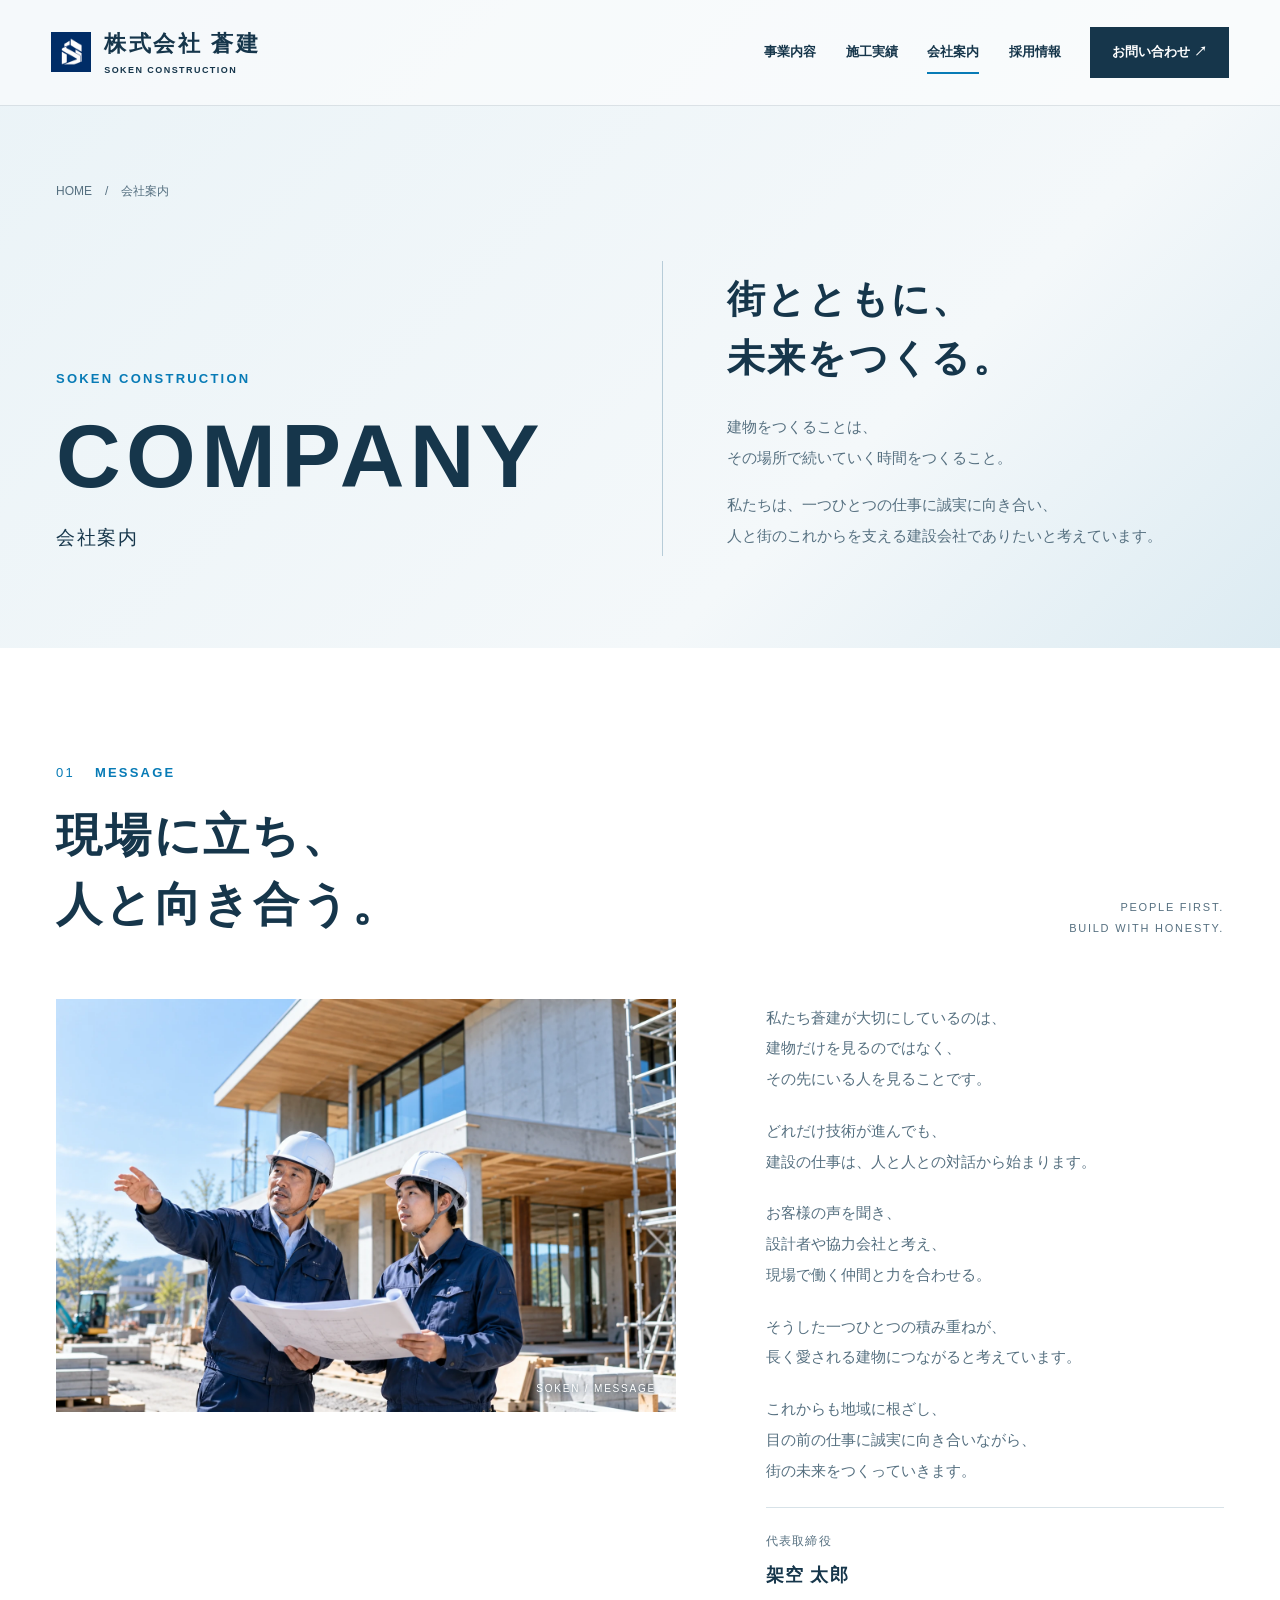
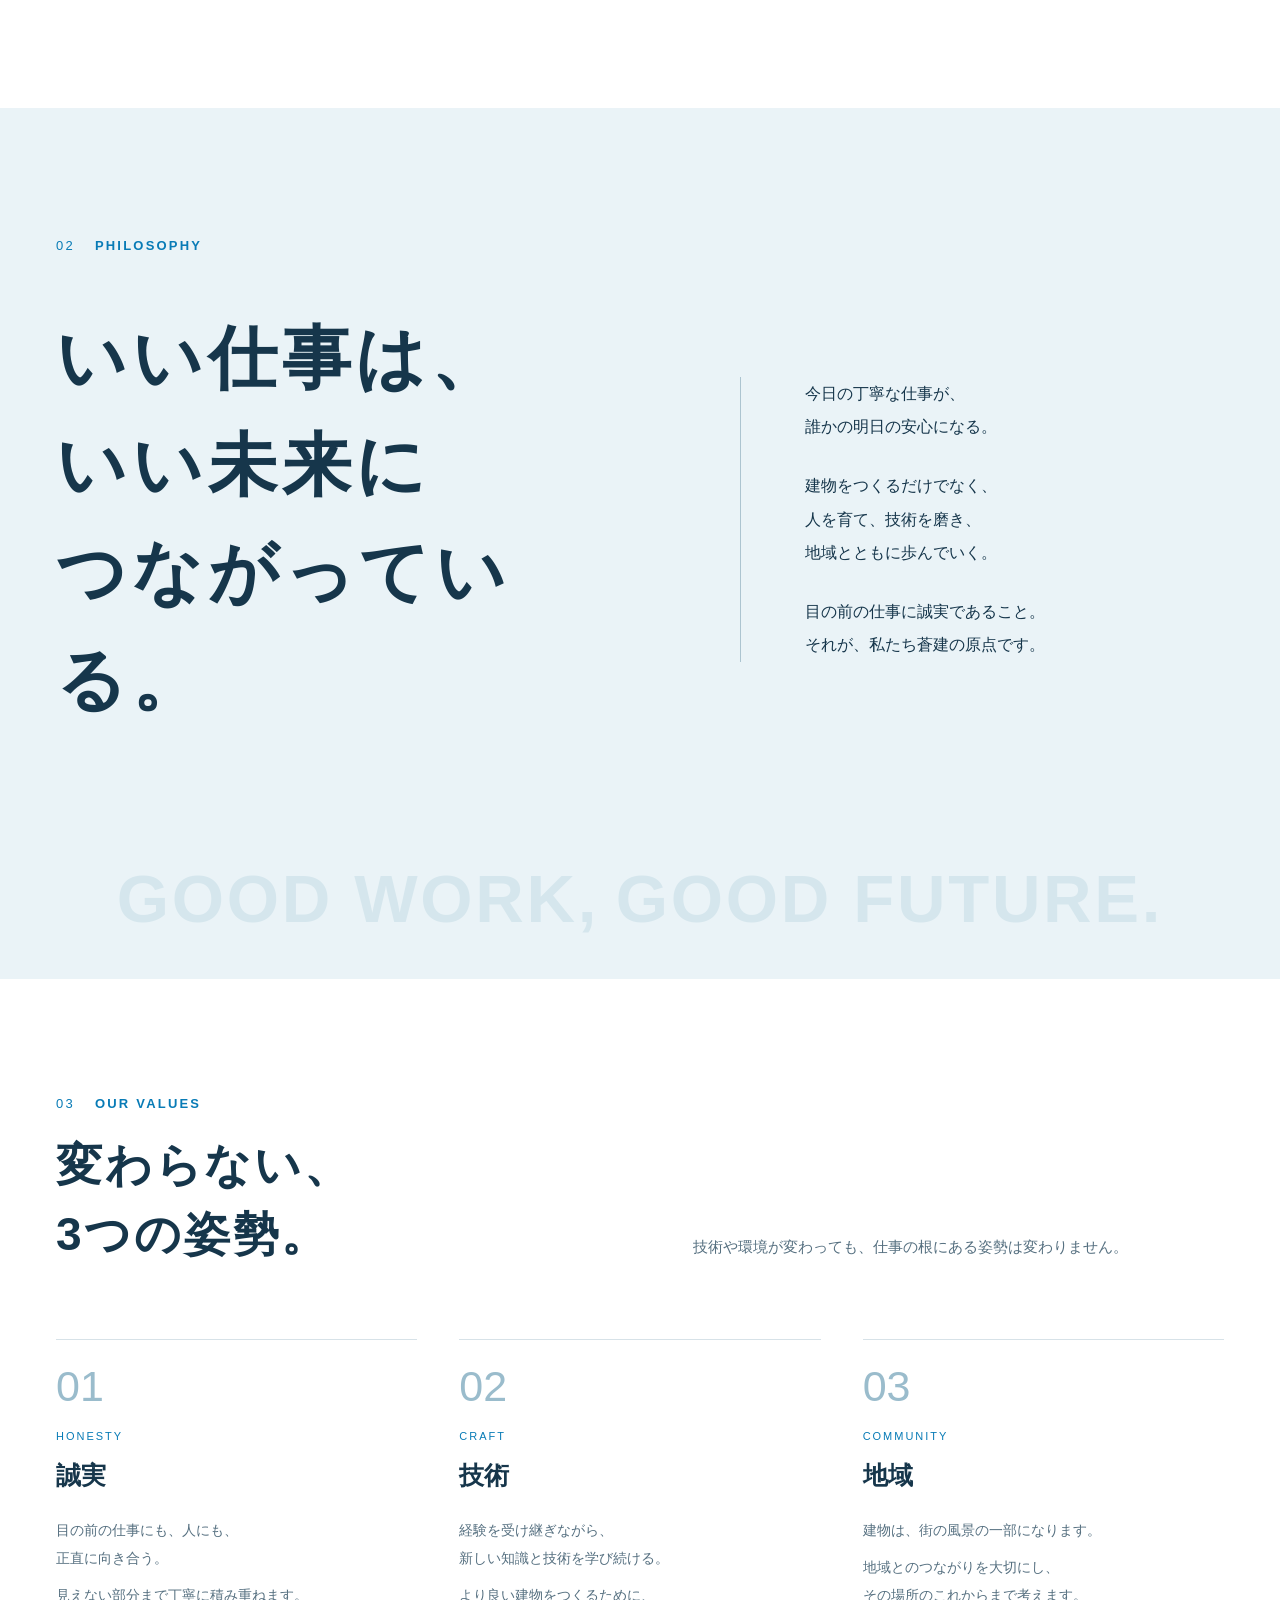
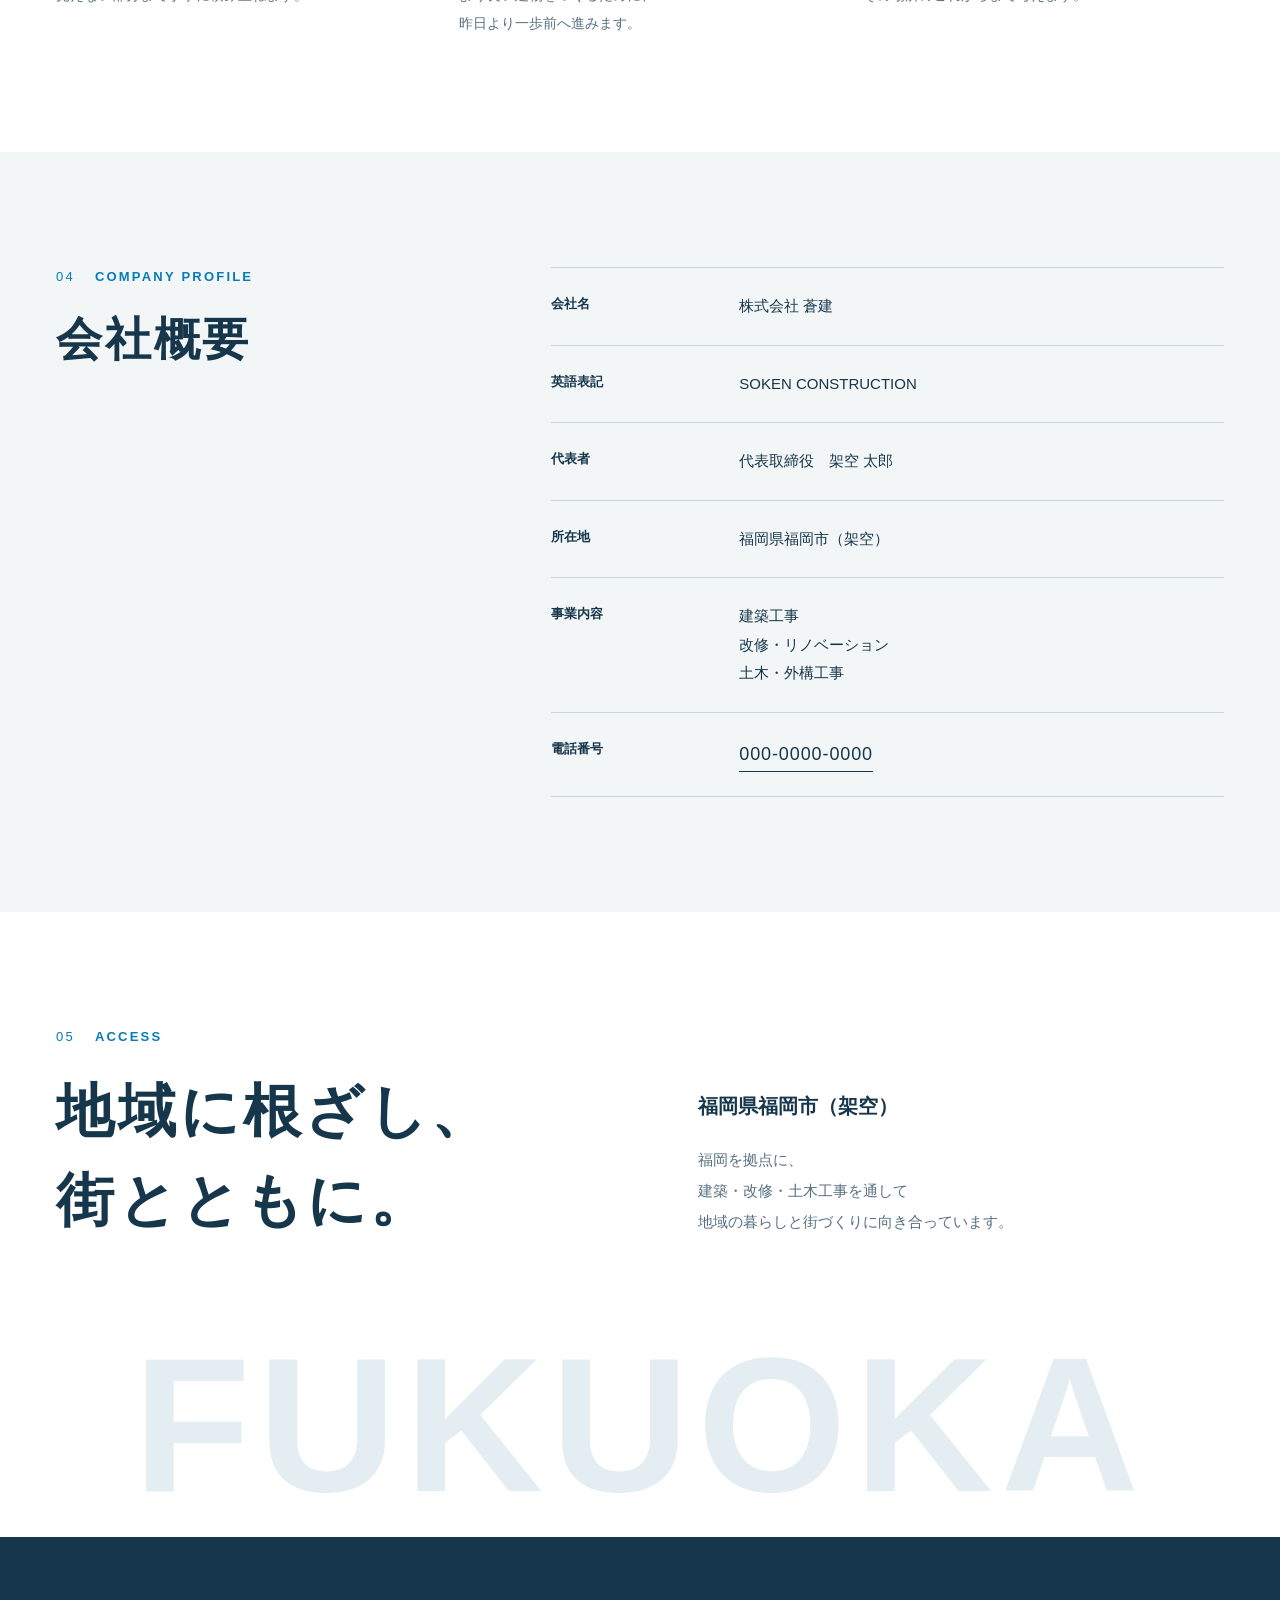
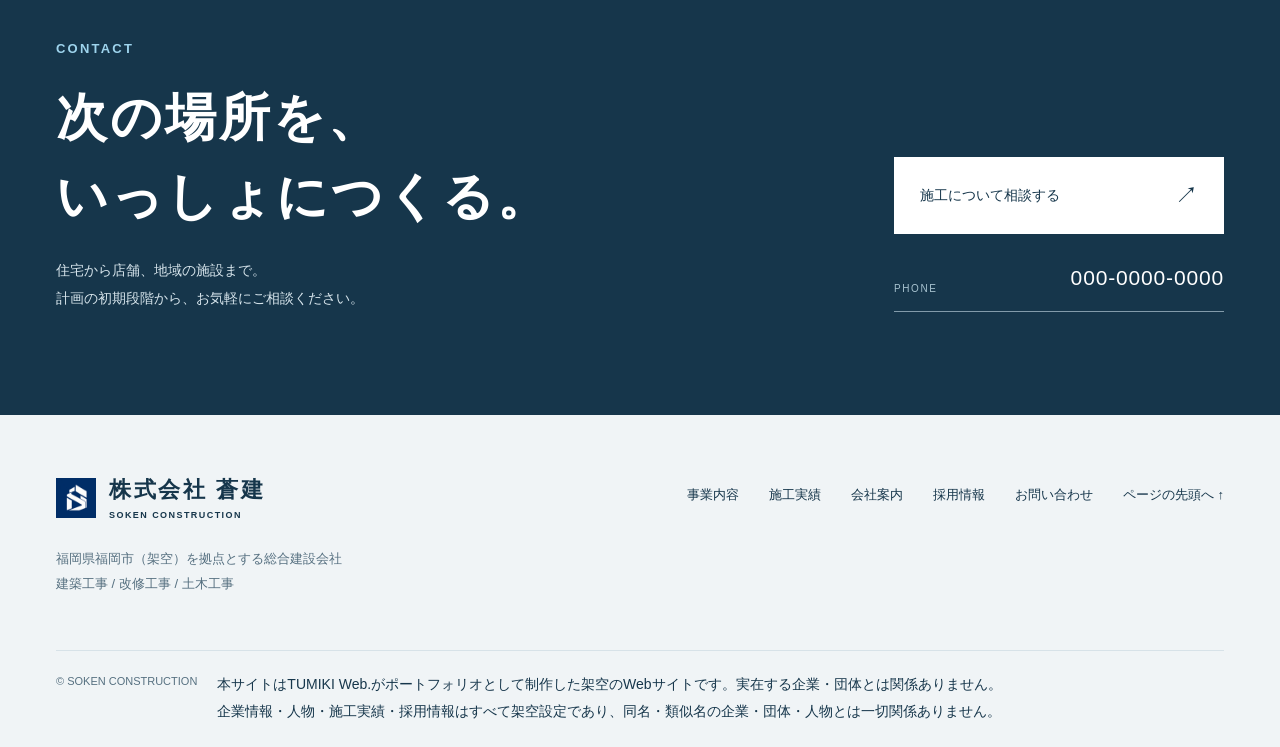
==== commit 1cad63ba: "Add files via upload" ====
--- a/company.html
+++ b/company.html
@@ -5,14 +5,32 @@
     <meta name="viewport" content="width=device-width, initial-scale=1">
     <title>会社案内｜株式会社 蒼建｜建設会社Webサイト制作事例｜TUMIKI Web.</title>
     <meta name="description" content="TUMIKI Web.がポートフォリオとして制作した架空企業のWebサイトです。実在する同名・類似名の企業・団体・人物とは一切関係ありません。一つひとつの仕事に誠実に向き合い、人と街のこれからを支える株式会社 蒼建の理念と会社案内。">
+    <meta name="robots" content="index,follow">
     <meta name="theme-color" content="#16364b">
+    <meta name="mobile-web-app-capable" content="yes">
+    <meta name="apple-mobile-web-app-capable" content="yes">
+    <meta name="apple-mobile-web-app-title" content="蒼建">
+    <meta name="apple-mobile-web-app-status-bar-style" content="default">
     <meta property="og:type" content="article">
     <meta property="og:locale" content="ja_JP">
-    <meta property="og:site_name" content="TUMIKI Web.｜架空企業サイト制作事例">
+    <meta property="og:site_name" content="株式会社 蒼建｜TUMIKI Web. 制作ポートフォリオ">
     <meta property="og:title" content="会社案内｜株式会社 蒼建｜建設会社Webサイト制作事例｜TUMIKI Web.">
     <meta property="og:description" content="TUMIKI Web.がポートフォリオとして制作した架空企業のWebサイトです。実在する同名・類似名の企業・団体・人物とは一切関係ありません。一つひとつの仕事に誠実に向き合い、人と街のこれからを支える株式会社 蒼建の理念と会社案内。">
-    <!-- 公開URLと画像確定後にcanonical・og:url・og:imageを追加 -->
-    <link rel="icon" type="image/svg+xml" href="assets/images/favicon.svg">
+    <link rel="canonical" href="https://tumiki-web.github.io/souken-portfolio/company.html">
+    <meta property="og:url" content="https://tumiki-web.github.io/souken-portfolio/company.html">
+    <meta property="og:image" content="https://tumiki-web.github.io/souken-portfolio/assets/images/ogp.webp">
+    <meta property="og:image:width" content="1200">
+    <meta property="og:image:height" content="630">
+    <meta property="og:image:type" content="image/webp">
+    <meta property="og:image:alt" content="株式会社 蒼建｜TUMIKI Web. 制作ポートフォリオ">
+    <meta name="twitter:image" content="https://tumiki-web.github.io/souken-portfolio/assets/images/ogp.webp">
+    <meta name="twitter:image:alt" content="株式会社 蒼建｜TUMIKI Web. 制作ポートフォリオ">
+    <meta name="twitter:card" content="summary_large_image">
+    <meta name="twitter:title" content="会社案内｜株式会社 蒼建｜建設会社Webサイト制作事例｜TUMIKI Web.">
+    <meta name="twitter:description" content="TUMIKI Web.がポートフォリオとして制作した架空企業のWebサイトです。実在する同名・類似名の企業・団体・人物とは一切関係ありません。一つひとつの仕事に誠実に向き合い、人と街のこれからを支える株式会社 蒼建の理念と会社案内。">
+    <link rel="icon" href="favicon.ico" sizes="16x16 32x32 48x48">
+    <link rel="apple-touch-icon" sizes="180x180" href="assets/images/apple-touch-icon.png">
+    <link rel="manifest" href="manifest.webmanifest">
     <link rel="stylesheet" href="assets/css/style.css">
     <script src="assets/js/main.js" defer></script>
     <noscript>
@@ -22,7 +40,7 @@
   <body id="top">
     <a class="skip-link" href="#main">本文へスキップ</a>
     <header class="site-header">
-      <a class="brand" href="index.html" aria-label="株式会社 蒼建 ホーム"><img src="assets/images/favicon.svg" alt="" width="40" height="45"><span class="brand-name">株式会社 蒼建<span class="brand-en">SOKEN CONSTRUCTION</span></span></a>
+      <a class="brand" href="index.html" aria-label="株式会社 蒼建 ホーム"><img src="assets/images/icon-192.png" alt="" width="40" height="45"><span class="brand-name">株式会社 蒼建<span class="brand-en">SOKEN CONSTRUCTION</span></span></a>
       <nav class="desktop-nav" aria-label="メインナビゲーション">
         <a href="service.html" >事業内容</a>
         <a href="works.html" >施工実績</a>
@@ -95,7 +113,7 @@
               <p>目の前の仕事に誠実であること。<br>それが、私たち蒼建の原点です。</p>
             </div>
           </div>
-          <p class="company-philosophy-word" aria-hidden="true">GOOD WORK, GOOD FUTURE.</p>
+          <p class="company-philosophy-word" aria-hidden="true"><span>GOOD WORK,</span><span>GOOD FUTURE.</span></p>
         </div>
       </section>
       <section class="section company-values">
@@ -193,7 +211,7 @@
       <div class="wrap">
         <div class="footer-top">
           <div>
-            <a class="brand" href="index.html"><img src="assets/images/favicon.svg" alt="" width="40" height="45"><span class="brand-name">株式会社 蒼建<span class="brand-en">SOKEN CONSTRUCTION</span></span></a>
+            <a class="brand" href="index.html"><img src="assets/images/icon-192.png" alt="" width="40" height="45"><span class="brand-name">株式会社 蒼建<span class="brand-en">SOKEN CONSTRUCTION</span></span></a>
             <p class="footer-address">福岡県福岡市（架空）を拠点とする総合建設会社<br>建築工事 / 改修工事 / 土木工事</p>
           </div>
           <nav class="footer-nav" aria-label="フッターナビゲーション">
--- a/assets/css/style.css
+++ b/assets/css/style.css
@@ -1,7 +1,7 @@
 @charset "UTF-8";
 :root{--ink:#16364b;--blue:#087bb6;--sky:#eaf3f7;--paper:#fff;--muted:#567080;--line:#d7e2e8;--space:clamp(72px,9vw,144px);--wrap:1200px;--ease:cubic-bezier(.2,.7,.2,1)}
 *{box-sizing:border-box}html{scroll-behavior:smooth;scroll-padding-top:100px}body{margin:0;color:var(--ink);background:var(--paper);font-family:"Helvetica Neue",Arial,"Hiragino Kaku Gothic ProN","Yu Gothic",Meiryo,sans-serif;line-height:1.9;-webkit-font-smoothing:antialiased}body.menu-open{overflow:hidden}a{color:inherit;text-decoration:none}img[hidden]{display:none}button,input,textarea,select{font:inherit}button,a{-webkit-tap-highlight-color:transparent}button{color:inherit}a:focus-visible,button:focus-visible,summary:focus-visible{outline:3px solid var(--blue);outline-offset:6px}::selection{background:#bbe4f5}h1,h2,h3,p{margin:0}img{display:block;width:100%;height:100%;object-fit:cover}button{cursor:pointer}ul{list-style:none;margin:0;padding:0}.wrap{width:min(var(--wrap),calc(100% - 112px));margin-inline:auto}.section{padding-block:var(--space)}.eyebrow{font-size:13px;font-weight:700;letter-spacing:.17em;line-height:1.5;color:var(--blue)}.eyebrow span{margin-right:20px;font-weight:400}.section-title{font-size:clamp(32px,3.6vw,52px);line-height:1.5;letter-spacing:.06em;margin-top:18px;font-weight:600}.copy{line-height:2.25;font-size:16px}.text-link{display:inline-flex;align-items:center;justify-content:space-between;gap:40px;padding:17px 0;border-bottom:1px solid var(--ink);font-size:14px;font-weight:700;min-width:215px}.arrow{font-weight:400;font-size:23px;transition:transform .3s}.text-link:hover .arrow,.button:hover .arrow{transform:translateX(5px)}.button{display:inline-flex;justify-content:space-between;align-items:center;gap:38px;padding:17px 26px;background:var(--ink);color:white;font-size:14px;min-height:60px}.skip-link{position:fixed;top:-100px;left:20px;z-index:100;background:white;padding:10px}.skip-link:focus{top:10px}
-.site-header{position:absolute;z-index:30;top:0;width:100%;height:106px;display:flex;align-items:center;justify-content:space-between;padding:0 4vw;gap:28px;border-bottom:1px solid #16364b20;background:#fff8}.brand{display:flex;align-items:center;gap:13px;flex-shrink:0;line-height:1.4}.brand img{width:40px;height:45px}.brand-name{font-size:22px;font-weight:700;letter-spacing:.12em}.brand-en{display:block;font-size:9px;letter-spacing:.16em;margin-top:4px}.desktop-nav{display:flex;align-items:center;gap:clamp(18px,2.3vw,38px);font-size:13px;font-weight:700}.desktop-nav a{position:relative}.desktop-nav a:not(.nav-contact):after{content:"";position:absolute;bottom:-9px;left:0;width:0;height:2px;background:var(--blue);transition:width .25s}.desktop-nav a:hover:after,.desktop-nav a[aria-current]:after{width:100%}.nav-contact{background:var(--ink);color:white;padding:13px 22px}.menu-toggle{display:none;border:0;background:transparent;width:48px;height:48px;padding:10px}.menu-toggle span{display:block;width:27px;height:1px;background:var(--ink);margin:7px 0;transition:transform .2s}.menu-toggle[aria-expanded=true] span:first-child{transform:translateY(4px) rotate(45deg)}.menu-toggle[aria-expanded=true] span:last-child{transform:translateY(-4px) rotate(-45deg)}.mobile-nav{position:fixed;inset:80px 0 0;z-index:29;background:var(--sky);padding:35px 8%;overflow:auto}.mobile-nav[hidden]{display:none}.mobile-nav a{display:flex;align-items:center;justify-content:space-between;padding:15px 0;border-bottom:1px solid var(--line);font-size:23px}.mobile-nav small{font-size:13px}.mobile-nav .mobile-contact{margin-top:26px;background:var(--ink);color:white;padding:16px 22px;font-size:16px}
+.site-header{position:absolute;z-index:30;top:0;width:100%;height:106px;display:flex;align-items:center;justify-content:space-between;padding:0 4vw;gap:28px;border-bottom:1px solid #16364b20;background:#fff8}.brand{display:flex;align-items:center;gap:13px;flex-shrink:0;line-height:1.4}.brand img{width:40px;height:45px;object-fit:contain}.brand-name{font-size:22px;font-weight:700;letter-spacing:.12em}.brand-en{display:block;font-size:9px;letter-spacing:.16em;margin-top:4px}.desktop-nav{display:flex;align-items:center;gap:clamp(18px,2.3vw,38px);font-size:13px;font-weight:700}.desktop-nav a{position:relative}.desktop-nav a:not(.nav-contact):after{content:"";position:absolute;bottom:-9px;left:0;width:0;height:2px;background:var(--blue);transition:width .25s}.desktop-nav a:hover:after,.desktop-nav a[aria-current]:after{width:100%}.nav-contact{background:var(--ink);color:white;padding:13px 22px}.menu-toggle{display:none;border:0;background:transparent;width:48px;height:48px;padding:10px}.menu-toggle span{display:block;width:27px;height:1px;background:var(--ink);margin:7px 0;transition:transform .2s}.menu-toggle[aria-expanded=true] span:first-child{transform:translateY(4px) rotate(45deg)}.menu-toggle[aria-expanded=true] span:last-child{transform:translateY(-4px) rotate(-45deg)}.mobile-nav{position:fixed;inset:80px 0 0;z-index:29;background:var(--sky);padding:35px 8%;overflow:auto}.mobile-nav[hidden]{display:none}.mobile-nav a{display:flex;align-items:center;justify-content:space-between;padding:15px 0;border-bottom:1px solid var(--line);font-size:23px}.mobile-nav small{font-size:13px}.mobile-nav .mobile-contact{margin-top:26px;background:var(--ink);color:white;padding:16px 22px;font-size:16px}
 .hero{position:relative;min-height:760px;height:100svh;max-height:1200px;background:#e4eff5;isolation:isolate;overflow:hidden}.hero-bg{position:absolute;inset:0;z-index:-2;background:linear-gradient(115deg,#edf6fa 3%,#e5f1f7 38%,#adcede 100%)}.hero-bg img{object-position:66% 42%}.hero:after{content:"";position:absolute;inset:0;z-index:-1;background:linear-gradient(90deg,#edf5fbe8 0%,#eef6fa9c 38%,#e8f4fa00 72%)}.hero-grid{position:absolute;inset:106px 0 0;background:linear-gradient(90deg,transparent 49.9%,#fff5 50%,transparent 50.1%);pointer-events:none;z-index:-1}.hero-content{position:absolute;left:max(7vw,calc((100vw - 1200px)/2));top:50%;transform:translateY(-44%)}.hero-kicker{letter-spacing:.18em;font-size:13px;font-weight:600;display:flex;align-items:center;gap:13px;margin-bottom:29px}.hero-kicker:before{content:"";width:29px;height:2px;background:var(--blue)}.hero h1{font-size:clamp(66px,7.6vw,118px);letter-spacing:.04em;line-height:1.4;font-weight:600;margin-left:-.07em}.hero-en{font-size:clamp(16px,1.7vw,23px);letter-spacing:.22em;margin:18px 0 32px}.hero-lead{font-size:15px;line-height:2.1;letter-spacing:.07em}.hero .text-link{margin-top:24px}.hero-bottom{position:absolute;bottom:30px;left:4vw;right:4vw;display:flex;justify-content:space-between;align-items:flex-end}.hero-scroll{font-size:11px;letter-spacing:.15em;display:flex;gap:16px;align-items:center}.hero-scroll:before{content:"";width:1px;height:45px;background:var(--ink)}.hero-location{font-size:11px;letter-spacing:.16em}.hero-index{font-size:12px;letter-spacing:.12em}.hero-index span{display:inline-block;width:76px;height:1px;background:#16364b55;vertical-align:middle;margin:0 14px}.intro{display:grid;grid-template-columns:1fr 1.05fr;gap:10%;align-items:start}.intro .section-title{font-size:clamp(30px,3.2vw,47px)}.intro-body{padding-top:35px}.intro-body .text-link{margin-top:23px}.intro-sign{font-size:12px;letter-spacing:.15em;color:var(--muted);margin-top:38px}.section-head{display:flex;justify-content:space-between;align-items:flex-end;margin-bottom:48px;gap:28px}.media{position:relative;overflow:hidden;background:linear-gradient(135deg,#dce8e9,#bed2dc);aspect-ratio:4/3}.media img{transition:transform .8s var(--ease)}a:hover .media img{transform:scale(1.035)}.media:before{content:attr(data-label);position:absolute;inset:auto 24px 21px;color:#456777;font-size:11px;letter-spacing:.2em;z-index:0}.media img{position:relative}.media img[hidden]{display:none}.service{background:#f3f6f7}.service-layout{display:grid;grid-template-columns: .95fr 1.05fr;gap:7%;align-items:center}.service-visual{aspect-ratio:4/5;background:linear-gradient(140deg,#c9dae2,#e3eced 55%,#adc4cb)}.service-visual:after{content:"SOKEN / OUR BUSINESS";position:absolute;left:25px;top:25px;letter-spacing:.2em;font-size:11px;color:#395c70}.service-list a{display:grid;grid-template-columns:40px 1fr 24px;gap:12px;padding:27px 0;border-top:1px solid #c9d6de}.service-list a:last-child{border-bottom:1px solid #c9d6de}.item-no{font-size:12px;color:var(--blue);padding-top:8px}.service-list h3{font-size:23px;letter-spacing:.05em;font-weight:600}.service-list p{font-size:14px;line-height:1.9;color:var(--muted);margin-top:8px}.service-list .arrow{align-self:center}.section-note{font-size:14px;color:var(--muted);margin-top:25px}.strength-top{display:grid;grid-template-columns:1fr 1fr;gap:9%;align-items:end;margin-bottom:56px}.strength-items{display:grid;grid-template-columns:repeat(3,1fr);gap:44px}.strength-item{border-top:1px solid var(--line);padding-top:27px}.strength-number{font-size:55px;line-height:1.2;font-weight:300;color:#93b6c8;letter-spacing:-.04em}.strength-item h3{font-size:22px;margin:25px 0 18px}.strength-item p{font-size:14px;line-height:2.05;color:var(--muted)}.works{background:var(--sky)}.works-grid{display:grid;grid-template-columns:1.15fr .85fr;gap:50px}.work:nth-child(2){margin-top:100px}.work .media{aspect-ratio:4/3}.work:nth-child(2) .media{aspect-ratio:1/1;background:linear-gradient(145deg,#d5dad4,#b4c8c4)}.work-meta{display:flex;gap:18px;align-items:center;font-size:12px;letter-spacing:.04em;margin:21px 0 10px;color:var(--muted)}.work-meta span:first-child{border:1px solid #b7ccd8;padding:2px 11px}.work h3{font-size:21px;font-weight:600;display:flex;justify-content:space-between;gap:10px}.works-more{display:flex;justify-content:flex-end;margin-top:38px}.philosophy{text-align:center;padding:100px 24px 110px;position:relative;overflow:hidden;background:var(--ink);color:white}.philosophy .eyebrow{color:#a7d6ed}.philosophy h2{font-size:clamp(30px,4.4vw,61px);letter-spacing:.12em;line-height:1.7;margin:29px 0}.philosophy p:not(.eyebrow){font-size:15px;line-height:2.2;color:#d2e1e9}.philosophy .text-link{border-color:#b0c6d2;margin-top:25px}.recruit{display:grid;grid-template-columns:1.05fr .95fr;align-items:stretch}.recruit-photo{aspect-ratio:auto;min-height:540px;background:linear-gradient(125deg,#bfd2db,#e5ecee)}.recruit-copy{padding:70px clamp(30px,5vw,90px);background:#f4f7f8}.recruit-copy .section-title{font-size:clamp(29px,3vw,42px);margin-bottom:24px}.recruit-copy .copy{font-size:15px}.recruit-copy .text-link{margin-top:22px}.contact-band{padding:78px 0}.contact-inner{display:flex;justify-content:space-between;align-items:center;gap:32px}.contact-inner h2{font-size:30px;font-weight:600;margin:12px 0 13px}.contact-inner p:last-child{font-size:14px;color:var(--muted)}.contact-inner .button{min-width:275px}.site-footer{background:#f0f4f6;padding:60px 0 22px}.footer-top{display:flex;justify-content:space-between;gap:35px;align-items:flex-start}.footer-address{font-size:13px;color:var(--muted);margin-top:25px}.footer-nav{display:flex;flex-wrap:wrap;gap:16px 30px;font-size:13px;padding-top:8px}.footer-bottom{margin-top:54px;padding-top:20px;border-top:1px solid var(--line);display:flex;justify-content:space-between;gap:20px;font-size:11px;color:var(--muted);align-items:center}.portfolio-note{font-size:11px}.page-hero{padding:180px 0 65px;background:var(--sky)}.breadcrumbs{font-size:12px;display:flex;gap:13px;color:var(--muted);margin-bottom:45px}.page-hero h1{font-size:clamp(43px,6vw,76px);line-height:1.2;letter-spacing:.06em;margin:15px 0}.page-hero .page-ja{font-size:19px;letter-spacing:.08em}.page-body{max-width:850px}.page-body>.copy{margin-top:25px}.detail-block{margin-top:45px;padding-top:28px;border-top:1px solid var(--line)}.detail-block h2{font-size:25px;margin-bottom:14px}.detail-block p{color:var(--muted)}.overview{margin-top:35px}.overview div{display:grid;grid-template-columns:150px 1fr;padding:20px 0;border-bottom:1px solid var(--line)}.overview dt{font-size:14px;font-weight:700}.overview dd{margin:0;font-size:15px}.notice{border-left:3px solid var(--blue);padding:20px 25px;background:var(--sky);margin-top:35px}.notice p{font-size:14px}.contact-options{margin-top:35px}.contact-options details{border-top:1px solid var(--line);padding:20px 0}.contact-options details:last-child{border-bottom:1px solid var(--line)}.contact-options summary{cursor:pointer;font-weight:600}.contact-options details p{font-size:14px;margin-top:15px;color:var(--muted)}
 @media(min-width:1600px){.hero-content{left:calc((100% - 1320px)/2)}}
 @media(max-width:1050px){.desktop-nav{gap:18px}.site-header{padding-inline:28px}.desktop-nav a{font-size:12px}.brand-name{font-size:20px}.wrap{width:calc(100% - 72px)}.hero h1{font-size:8.5vw}.strength-items{gap:25px}.recruit-copy{padding:50px 35px}.footer-nav{max-width:380px}}
@@ -98,6 +98,238 @@
   body:has(.hero) .contact-band{padding-top:48px}
 }
 
+/* CONTACT page: local-only three-step inquiry demo. */
+.visually-hidden{position:absolute!important;width:1px!important;height:1px!important;padding:0!important;margin:-1px!important;overflow:hidden!important;clip:rect(0,0,0,0)!important;white-space:nowrap!important;border:0!important}
+.contact-page-hero{background:linear-gradient(135deg,#eaf3f7 0%,#f5f9fa 64%,#dcebf2 100%)}
+.contact-hero-copy .service-hero-title{font-size:clamp(38px,4.5vw,64px)}
+.contact-intro-layout{display:grid;grid-template-columns:.9fr 1.1fr;gap:10%;align-items:start}
+.contact-intro .section-title span{white-space:nowrap}
+.contact-intro-copy{padding-top:20px;border-left:1px solid var(--line);padding-left:clamp(36px,5vw,70px)}
+.contact-intro-copy p{font-size:15px;line-height:2.1;color:var(--muted)}
+.contact-intro-copy p+p{margin-top:24px}
+.contact-methods{display:grid;grid-template-columns:1fr 1fr;margin-top:75px;border-top:1px solid var(--line);border-bottom:1px solid var(--line)}
+.contact-methods article{position:relative;padding:35px clamp(30px,4vw,58px) 42px}
+.contact-methods article+article{border-left:1px solid var(--line)}
+.contact-methods article>span{font-size:44px;font-weight:300;line-height:1;color:#93b6c8}
+.contact-methods article>p:first-of-type{font-size:10px;letter-spacing:.18em;color:var(--blue);margin:17px 0 6px}
+.contact-methods h3{font-size:22px;margin-bottom:25px}
+.contact-methods article:first-child a{display:inline-block;font-size:clamp(27px,3.2vw,42px);font-weight:600;line-height:1.4;letter-spacing:.04em;border-bottom:1px solid var(--ink)}
+.contact-methods article>p:last-child{font-size:13px;line-height:1.9;color:var(--muted);margin-top:18px}
+.contact-methods article:nth-child(2)>p:last-of-type{font-size:15px;color:var(--muted);margin-top:0}
+.contact-method-link{display:inline-block;font-size:13px;font-weight:700;border-bottom:1px solid var(--ink);padding-bottom:5px;margin-top:30px}
+.contact-form-section{background:#f3f6f7}
+.contact-form-wrap{max-width:1040px}
+.contact-form-head{display:grid;grid-template-columns:1fr 1fr;gap:8%;align-items:end;margin-bottom:58px}
+.contact-form-head .eyebrow{grid-column:1/-1;margin-bottom:-15px}
+.contact-form-head .section-title{white-space:nowrap}
+.contact-form-head>p:last-child{font-size:13px;line-height:1.9;color:var(--muted);padding-bottom:8px}
+.contact-form-wrap .demo-form{margin-top:0}
+.contact-demo-note{font-size:12px;line-height:1.8;color:var(--muted);border-top:1px solid #c4d3da;padding-top:18px;margin-bottom:42px}
+.contact-form-view[hidden],.contact-confirm-view[hidden],.contact-complete-view[hidden]{display:none!important}
+.contact-form-wrap .form-row{gap:40px}
+.contact-form-wrap .form-field{margin-bottom:36px}
+.form-label{display:flex;align-items:center;justify-content:space-between;gap:15px;margin-bottom:9px}
+.contact-form-wrap .form-field label{font-size:14px;font-weight:700;margin:0}
+.form-status{display:inline-flex;align-items:center;justify-content:center;min-width:42px;padding:2px 8px;border:1px solid #b8cbd5;color:var(--muted);font-size:10px;line-height:1.5;letter-spacing:.08em}
+.form-status--required{border-color:#82afc4;color:var(--blue);background:#eaf3f7}
+.contact-form-wrap .form-field input,.contact-form-wrap .form-field select,.contact-form-wrap .form-field textarea{border:0;border-bottom:1px solid #9fb5c0;background:transparent;padding:14px 2px;font-size:16px;transition:border-color .2s,background-color .2s}
+.contact-form-wrap .form-field textarea{border:1px solid #9fb5c0;background:white;padding:16px;min-height:190px}
+.contact-form-wrap .form-field input:focus,.contact-form-wrap .form-field select:focus{background:#fff;border-color:var(--blue)}
+.contact-form-wrap .form-field textarea:focus{border-color:var(--blue)}
+.contact-form-action{display:flex;justify-content:flex-end;margin-top:10px}
+.contact-form-action .button{min-width:265px}
+.contact-confirm-view,.contact-complete-view{max-width:880px;margin-inline:auto}
+.contact-confirm-view>h3,.contact-complete-view>h3{font-size:clamp(31px,4vw,48px);line-height:1.55;letter-spacing:.06em;margin:20px 0 16px}
+.contact-confirm-view>p,.contact-complete-view>p{font-size:14px;line-height:2;color:var(--muted)}
+.contact-confirm-list{margin:48px 0 38px;border-top:1px solid #b9cbd4}
+.contact-confirm-list>div{display:grid;grid-template-columns:185px 1fr;gap:28px;padding:22px 0;border-bottom:1px solid #b9cbd4}
+.contact-confirm-list dt{font-size:13px;font-weight:700;color:var(--blue)}
+.contact-confirm-list dd{min-width:0;margin:0;font-size:15px;line-height:1.9;white-space:pre-wrap;overflow-wrap:anywhere}
+.contact-confirm-actions{display:flex;justify-content:space-between;align-items:center;gap:28px}
+.contact-back{border:0;border-bottom:1px solid var(--ink);background:transparent;padding:10px 0;font-size:13px;font-weight:700}
+.contact-confirm-actions .button{border:0;min-width:210px}
+.contact-complete-view{padding:25px 0 5px}
+.contact-complete-view>p+p{margin-top:7px}
+.contact-complete-view aside{max-width:700px;padding:22px 25px;border-left:2px solid #82afc4;background:#e7f0f4;margin:35px 0 24px}
+.contact-complete-view aside p{font-size:13px;line-height:1.9;color:var(--muted)}
+.contact-complete-view .text-link{margin-top:10px}
+.contact-before{padding:75px 0;background:white}
+.contact-before-inner{display:grid;grid-template-columns:.8fr 1.2fr;gap:10%;align-items:start}
+.contact-before h2{font-size:30px;margin-top:15px}
+.contact-before-inner>p{font-size:14px;line-height:2;color:var(--muted);border-left:1px solid var(--line);padding-left:clamp(32px,5vw,68px)}
+@media(max-width:800px){
+  .contact-intro-layout{grid-template-columns:1fr;gap:32px}
+  .contact-intro-copy{padding:28px 0 0;border-left:0;border-top:1px solid var(--line);max-width:650px}
+  .contact-form-head{grid-template-columns:1fr;gap:20px}
+  .contact-form-head .eyebrow{grid-column:auto;margin-bottom:0}
+  .contact-form-wrap .form-row{gap:28px}
+  .contact-before-inner{grid-template-columns:1fr;gap:30px}
+  .contact-before-inner>p{border-left:0;border-top:1px solid var(--line);padding:25px 0 0}
+}
+@media(max-width:560px){
+  .contact-page-hero .service-hero-title{font-size:32px}
+  .contact-intro .section-title{font-size:clamp(28px,7.65vw,30px)}
+  .contact-intro .section-title span{white-space:nowrap}
+  .contact-intro-copy p{font-size:14px;line-height:2}
+  .contact-methods{grid-template-columns:1fr;margin-top:48px}
+  .contact-methods article{padding:28px 0 32px}
+  .contact-methods article+article{border-left:0;border-top:1px solid var(--line)}
+  .contact-methods article>span{font-size:37px}
+  .contact-methods h3{font-size:20px;margin-bottom:18px}
+  .contact-methods article:first-child a{font-size:28px}
+  .contact-method-link{margin-top:23px}
+  .contact-form-head{margin-bottom:36px}
+  .contact-form-head>p:last-child{font-size:12px}
+  .contact-demo-note{margin-bottom:32px}
+  .contact-form-wrap .form-row{grid-template-columns:1fr;gap:0}
+  .contact-form-wrap .form-field{margin-bottom:29px}
+  .contact-form-wrap .form-field input,.contact-form-wrap .form-field select,.contact-form-wrap .form-field textarea{font-size:16px}
+  .contact-form-action{justify-content:stretch}
+  .contact-form-action .button{width:100%;min-width:0}
+  .contact-confirm-view>h3,.contact-complete-view>h3{font-size:30px}
+  .contact-confirm-list{margin-top:35px}
+  .contact-confirm-list>div{grid-template-columns:1fr;gap:5px;padding:18px 0}
+  .contact-confirm-list dd{font-size:14px}
+  .contact-confirm-actions{align-items:stretch;flex-direction:column-reverse}
+  .contact-confirm-actions .button{width:100%;min-width:0}
+  .contact-back{align-self:flex-start}
+  .contact-complete-view{padding-top:5px}
+  .contact-complete-view aside{padding:19px 18px;margin-top:28px}
+  .contact-before{padding:60px 0}
+  .contact-before h2{font-size:25px}
+}
+@media(max-width:360px){.contact-form-head .section-title span{display:block}}
+
+/* RECRUIT page: people, work and growth. */
+.recruit-page-hero{background:linear-gradient(135deg,#eaf3f7 0%,#f5f9fa 62%,#d9eaf1 100%)}
+.recruit-hero-copy .service-hero-title{font-size:clamp(35px,4.2vw,60px)}
+.recruit-section-lead{display:flex;justify-content:space-between;align-items:flex-end;gap:45px;margin-bottom:58px}
+.recruit-section-lead>p{font-size:11px;line-height:1.9;letter-spacing:.16em;color:var(--muted);text-align:right}
+.recruit-message-layout{display:grid;grid-template-columns:minmax(0,1.18fr) minmax(0,.82fr);gap:clamp(48px,7vw,96px);align-items:center}
+.recruit-message-image,.recruit-growth-image{position:relative;overflow:hidden;margin:0;background:#dce8e9;aspect-ratio:3/2}
+.recruit-message-image:after,.recruit-growth-image:after{position:absolute;right:20px;bottom:14px;color:white;font-size:10px;letter-spacing:.18em;text-shadow:0 1px 5px #16364b}
+.recruit-message-image:after{content:"SOKEN / RECRUIT"}
+.recruit-growth-image:after{content:"LEARN / TOGETHER"}
+.recruit-message-image img,.recruit-growth-image img{object-fit:cover}
+.recruit-message-image img{object-position:center 45%}
+.recruit-growth-image img{object-position:center 48%}
+.recruit-message-copy{border-left:1px solid var(--line);padding-left:clamp(32px,4vw,58px)}
+.recruit-message-copy p{font-size:15px;line-height:2.15;color:var(--muted)}
+.recruit-message-copy p+p{margin-top:25px}
+.recruit-work{background:#f3f6f7}
+.recruit-work-head{display:grid;grid-template-columns:1fr 1fr;gap:9%;align-items:end;margin-bottom:58px}
+.recruit-work-head>p{font-size:15px;line-height:2;color:var(--muted);padding-bottom:6px}
+.recruit-work-list{border-bottom:1px solid #c7d6de}
+.recruit-work-list article{display:grid;grid-template-columns:70px minmax(245px,.85fr) minmax(0,1.15fr);gap:28px;align-items:center;padding:30px 0;border-top:1px solid #c7d6de}
+.recruit-work-list article>span{font-size:42px;font-weight:300;line-height:1;color:#93b6c8}
+.recruit-work-list article>div p{font-size:10px;letter-spacing:.16em;color:var(--blue);word-break:keep-all}
+.recruit-work-list h3{font-size:23px;margin-top:6px}
+.recruit-work-list article>p{font-size:14px;line-height:2;color:var(--muted)}
+.recruit-work-link{display:flex;justify-content:flex-end;margin-top:34px}
+.recruit-growth{background:white}
+.recruit-growth-layout{display:grid;grid-template-columns:.95fr 1.05fr;gap:clamp(50px,6vw,80px);align-items:center}
+.recruit-growth-copy .section-title{margin-bottom:44px}
+.recruit-growth-copy .section-title span{white-space:nowrap}
+.recruit-growth-statement{font-size:clamp(34px,4.2vw,58px)!important;font-weight:600;line-height:1.55!important;letter-spacing:.07em;color:var(--ink)!important;margin-bottom:28px}
+.recruit-growth-statement span{display:block;white-space:nowrap}
+.recruit-growth-copy>p:not(.eyebrow):not(.recruit-growth-statement){font-size:14px;line-height:2.05;color:var(--muted)}
+.recruit-growth-copy>p+p{margin-top:20px}
+.recruit-growth-steps{list-style:none;display:grid;grid-template-columns:repeat(4,1fr);margin-top:70px;border-top:1px solid var(--line);border-bottom:1px solid var(--line)}
+.recruit-growth-steps li{position:relative;display:grid;grid-template-columns:38px 1fr;gap:11px;padding:24px 20px;border-right:1px solid var(--line)}
+.recruit-growth-steps li:last-child{border-right:0}
+.recruit-growth-steps li>span{font-size:11px;color:var(--blue)}
+.recruit-growth-steps strong{display:block;font-size:10px;letter-spacing:.14em;color:var(--blue)}
+.recruit-growth-steps p{font-size:14px;font-weight:600;margin-top:7px}
+.recruit-culture{background:var(--sky)}
+.recruit-culture-head{display:grid;grid-template-columns:.75fr 1.05fr .9fr;gap:6%;align-items:end;margin-bottom:62px}
+.recruit-culture-head .eyebrow{align-self:start}
+.recruit-culture-head>p:last-child{font-size:14px;line-height:2;color:var(--muted);padding-bottom:6px}
+.recruit-culture-list{display:grid;grid-template-columns:repeat(3,1fr);gap:0;border-top:1px solid #b7ccd7;border-bottom:1px solid #b7ccd7}
+.recruit-culture-list article{padding:32px clamp(24px,3.3vw,48px) 40px;border-right:1px solid #b7ccd7}
+.recruit-culture-list article:first-child{padding-left:0}
+.recruit-culture-list article:last-child{border-right:0;padding-right:0}
+.recruit-culture-list article>span{font-size:45px;font-weight:300;color:#8eafc0}
+.recruit-culture-list article>p:nth-of-type(1){font-size:10px;letter-spacing:.18em;color:var(--blue);margin:20px 0 7px}
+.recruit-culture-list h3{font-size:22px;margin-bottom:18px}
+.recruit-culture-list article>p:last-child{font-size:14px;line-height:2;color:var(--muted)}
+.recruit-jobs{background:#fff}
+.recruit-jobs-layout{display:grid;grid-template-columns:.72fr 1.28fr;gap:10%;align-items:start}
+.recruit-jobs-note{font-size:12px;line-height:1.9;color:var(--muted);margin-top:28px}
+.recruit-jobs-list>div{display:grid;grid-template-columns:155px 1fr;gap:26px;padding:23px 0;border-top:1px solid var(--line)}
+.recruit-jobs-list>div:last-child{border-bottom:1px solid var(--line)}
+.recruit-jobs-list dt{font-size:13px;font-weight:700;color:var(--blue)}
+.recruit-jobs-list dd{font-size:15px;line-height:1.8;margin:0}
+.recruit-entry{padding:clamp(80px,8vw,120px) 0;background:var(--ink);color:white}
+.recruit-entry-inner{display:flex;justify-content:space-between;align-items:flex-end;gap:50px}
+.recruit-entry .eyebrow{color:#9ed4ec}
+.recruit-entry h2{font-size:clamp(38px,5vw,68px);line-height:1.55;letter-spacing:.08em;margin:27px 0 22px}
+.recruit-entry p:not(.eyebrow){font-size:15px;line-height:2;color:#d4e2e9}
+.recruit-entry .button{border-color:#9ebbc8;min-width:275px;color:white}
+.recruit-entry .button:hover{background:white;color:var(--ink)}
+@media(max-width:1050px){
+  .recruit-message-layout,.recruit-growth-layout{gap:48px}
+  .recruit-work-list article{grid-template-columns:58px minmax(220px,.8fr) minmax(0,1.2fr);gap:22px}
+  .recruit-culture-head{grid-template-columns:.7fr 1fr 1fr;gap:4%}
+}
+@media(max-width:800px){
+  .recruit-message-layout{grid-template-columns:1fr;gap:40px}
+  .recruit-message-copy{border-left:0;border-top:1px solid var(--line);padding:30px 0 0;max-width:650px}
+  .recruit-work-head{grid-template-columns:1fr;gap:25px}
+  .recruit-work-list article{grid-template-columns:58px minmax(200px,.8fr) minmax(0,1.2fr)}
+  .recruit-growth-layout{grid-template-columns:1fr;gap:42px}
+  .recruit-growth-image{grid-row:1}
+  .recruit-growth-copy{grid-row:2;max-width:650px}
+  .recruit-growth-steps{grid-template-columns:repeat(2,1fr);margin-top:52px}
+  .recruit-growth-steps li:nth-child(2){border-right:0}
+  .recruit-growth-steps li:nth-child(-n+2){border-bottom:1px solid var(--line)}
+  .recruit-culture-head{grid-template-columns:1fr 1fr;gap:25px 7%}
+  .recruit-culture-head .eyebrow{grid-column:1/-1}
+  .recruit-jobs-layout{grid-template-columns:1fr;gap:42px}
+}
+@media(max-width:560px){
+  .recruit-page-hero .service-hero-title{font-size:32px}
+  .recruit-section-lead{align-items:flex-start;flex-direction:column;gap:17px;margin-bottom:34px}
+  .recruit-section-lead>p{text-align:left}
+  .recruit-message-layout{gap:28px}
+  .recruit-message-image,.recruit-growth-image{aspect-ratio:3/2}
+  .recruit-message-copy{padding-top:25px}
+  .recruit-message-copy p{font-size:14px;line-height:2}
+  .recruit-message-copy p+p{margin-top:19px}
+  .recruit-work-head{margin-bottom:37px}
+  .recruit-work-head>p{font-size:14px}
+  .recruit-work-list article{grid-template-columns:46px 1fr;gap:4px 13px;padding:25px 0}
+  .recruit-work-list article>span{font-size:35px;grid-row:1/3}
+  .recruit-work-list article>p{grid-column:2;font-size:14px;margin-top:10px}
+  .recruit-work-list h3{font-size:21px}
+  .recruit-work-link{justify-content:flex-start;margin-top:28px}
+  .recruit-growth-layout{gap:30px}
+  .recruit-growth-copy .section-title{margin-bottom:29px}
+  .recruit-growth-statement{font-size:32px!important;margin-bottom:22px}
+  .recruit-growth-steps{grid-template-columns:1fr;margin-top:38px}
+  .recruit-growth-steps li{border-right:0;border-bottom:1px solid var(--line);padding:19px 0}
+  .recruit-growth-steps li:last-child{border-bottom:0}
+  .recruit-culture-head{grid-template-columns:1fr;gap:20px;margin-bottom:38px}
+  .recruit-culture-head .eyebrow{grid-column:auto}
+  .recruit-culture-head>p:last-child{font-size:14px}
+  .recruit-culture-list{grid-template-columns:1fr}
+  .recruit-culture-list article,.recruit-culture-list article:first-child,.recruit-culture-list article:last-child{padding:25px 0 29px;border-right:0;border-bottom:1px solid #b7ccd7}
+  .recruit-culture-list article:last-child{border-bottom:0}
+  .recruit-culture-list article>span{font-size:37px}
+  .recruit-culture-list article>p:nth-of-type(1){margin-top:13px}
+  .recruit-jobs-layout{gap:30px}
+  .recruit-jobs-note{margin-top:20px}
+  .recruit-jobs-list>div{grid-template-columns:1fr;gap:6px;padding:19px 0}
+  .recruit-jobs-list dd{font-size:14px}
+  .recruit-entry{padding:76px 0}
+  .recruit-entry-inner{align-items:flex-start;flex-direction:column;gap:38px}
+  .recruit-entry h2{font-size:32px;margin:23px 0 19px}
+  .recruit-entry p:not(.eyebrow){font-size:14px}
+  .recruit-entry .button{width:100%;min-width:0}
+}
+@media(max-width:393px){
+  .recruit-culture-list article,.recruit-culture-list article:first-child,.recruit-culture-list article:last-child{padding:22px 0 25px}
+}
+
 /* SERVICE page: detailed business presentation. */
 .service-page-hero{padding-bottom:92px;background:linear-gradient(135deg,#eaf3f7 0%,#f4f8fa 68%,#dcebf2 100%)}
 .service-page-hero .breadcrumbs{margin-bottom:58px}
@@ -277,7 +509,7 @@
 .company-philosophy-copy{border-left:1px solid #acc4d0;padding-left:clamp(35px,5vw,72px)}
 .company-philosophy-copy p{font-size:16px;line-height:2.1}
 .company-philosophy-copy p+p{margin-top:25px}
-.company-philosophy-word{display:flex;align-items:flex-end;justify-content:center;min-height:clamp(45px,8.5vw,122px);font-size:clamp(18px,5.25vw,76px);line-height:1;letter-spacing:.04em;color:#d5e6ed;white-space:nowrap;margin:90px 0 -9px;text-align:center;font-weight:600}
+.company-philosophy-word{display:flex;align-items:flex-end;justify-content:center;gap:.25em;min-height:clamp(45px,8.5vw,122px);font-size:clamp(18px,5.25vw,76px);line-height:1;letter-spacing:.04em;color:#d5e6ed;white-space:nowrap;margin:90px 0 -9px;text-align:center;font-weight:600}
 .company-section-lead{display:grid;grid-template-columns:1fr 1fr;gap:9%;align-items:end}
 .company-section-lead>p{font-size:15px;line-height:2;color:var(--muted);padding-bottom:7px}
 .company-values-list{display:grid;grid-template-columns:repeat(3,1fr);gap:42px;margin-top:70px}
@@ -329,7 +561,8 @@
   .company-philosophy h2{font-size:32px;letter-spacing:.04em}
   .company-philosophy-copy{border-left:0;border-top:1px solid #acc4d0;padding:28px 0 0}
   .company-philosophy-copy p{font-size:14px;line-height:2}
-  .company-philosophy-word{justify-content:flex-start;min-height:42px;font-size:clamp(16px,5.25vw,22px);margin-top:58px;text-align:left}
+  .company-philosophy-word{flex-direction:column;align-items:flex-start;justify-content:flex-start;gap:0;min-height:0;font-size:clamp(26px,7.9vw,31px);line-height:.92;margin-top:34px;text-align:left}
+  .company-philosophy-word span+span{margin-left:clamp(18px,5vw,22px)}
   .company-section-lead{gap:22px}
   .company-values-list{grid-template-columns:1fr;margin-top:45px;gap:32px}
   .company-values-list article{display:grid;grid-template-columns:48px 1fr;column-gap:15px}
@@ -347,5 +580,5 @@
   .company-access h2{font-size:31px}
   .company-access address strong{font-size:18px}
   .company-access address p{font-size:14px;line-height:2}
-  .company-access-word{font-size:58px;margin-top:62px;text-align:left}
-}
+  .company-access-word{font-size:clamp(51px,16vw,58px);margin-top:62px;text-align:left}
+}
